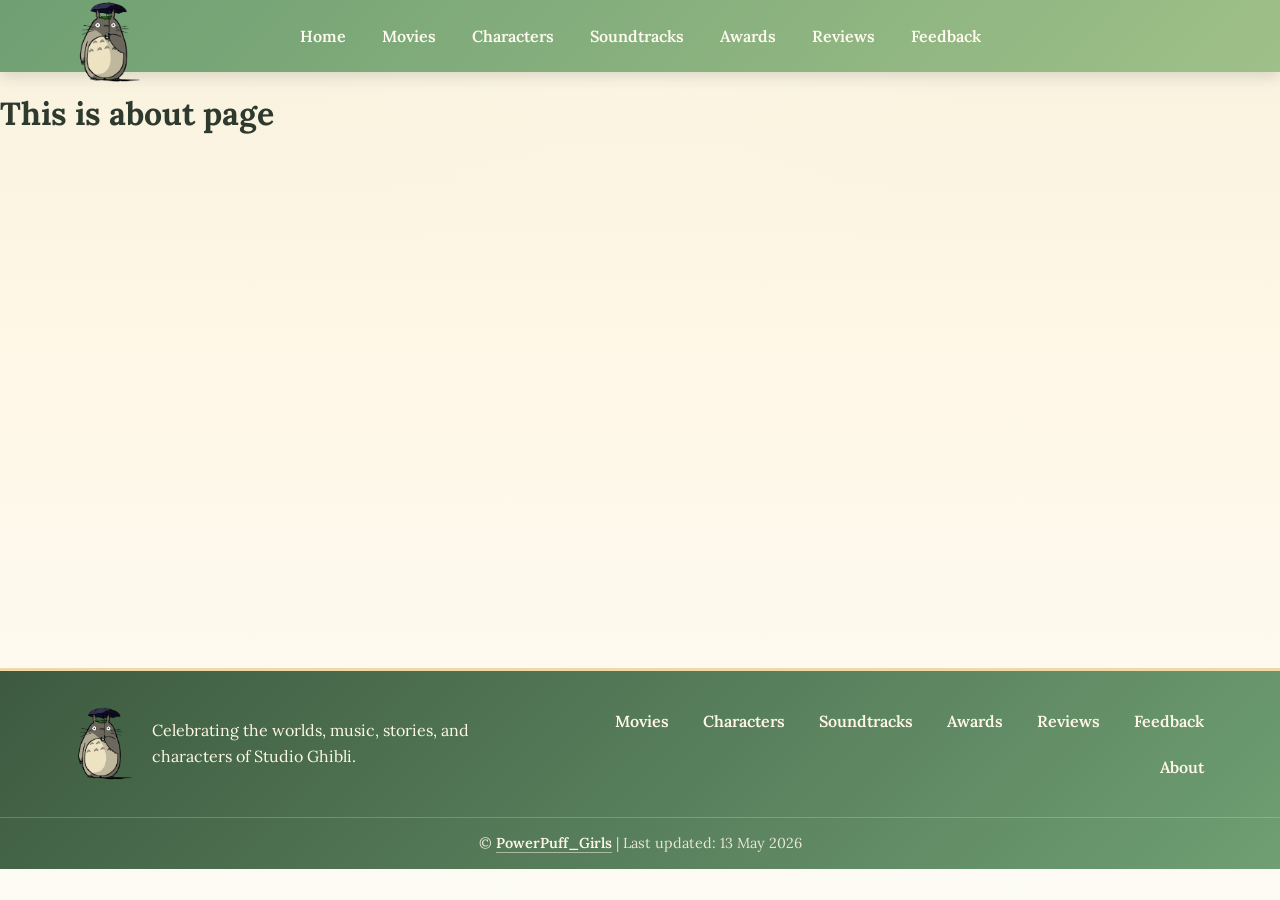
==== about.html @ 7b2e816d "add Google fonts and redesign notice boxes with interactive hover states" ====
<!DOCTYPE html>
<html lang="en">

<head>
    <meta charset="UTF-8">
    <meta name="viewport" content="width=device-width, initial-scale=1.0">
    <link rel="icon" type="image/svg+xml" href="assets/logo/favicon.svg">
    <title>Studio Ghibli - About</title>
    <link rel="stylesheet" href="style/style.css">
    <link
        href="https://fonts.googleapis.com/css2?family=Cinzel:wght@400;600;700&family=Lora:ital,wght@0,400;0,500;1,400&display=swap"
        rel="stylesheet">
</head>

<body>
    <header>
        <nav class="navbar">
            <div class="nav-container">

                <!-- Logo -->
                <div class="logo">
                    <a href="index.html">
                        <img src="assets/logo/pngwing.com.png" alt="Studio Ghibli Logo">
                    </a>
                </div>

                <!-- Hamburger toggle -->
                <input type="checkbox" id="menu-toggle" aria-label="Open navigation menu">
                <label for="menu-toggle" class="menu-icon" aria-label="Toggle navigation menu">
                    <span></span>
                    <span></span>
                    <span></span>
                </label>

                <!-- Menu -->
                <ul class="menu">
                    <li><a href="index.html">Home</a></li>
                    <li><a href="movies.html">Movies</a></li>
                    <li><a href="characters.html">Characters</a></li>
                    <li><a href="soundtracks.html">Soundtracks</a></li>
                    <li><a href="awards.html">Awards</a></li>
                    <li><a href="reviews.html">Reviews</a></li>
                    <li><a href="feedback.html">Feedback</a></li>
                </ul>

            </div>
        </nav>
    </header>

    <main>
        <h1>This is about page</h1>
        <img src="assets/images/logo.png" alt="" width="1500px">
    </main>

    <footer class="site-footer">
        <div class="footer-container">
            <div class="footer-brand">
                <img src="assets/logo/pngwing.com.png" alt="Studio Ghibli Logo">
                <p>Celebrating the worlds, music, stories, and characters of Studio Ghibli.</p>
            </div>

            <div class="footer-links">
                <a href="movies.html">Movies</a>
                <a href="characters.html">Characters</a>
                <a href="soundtracks.html">Soundtracks</a>
                <a href="awards.html">Awards</a>
                <a href="reviews.html">Reviews</a>
                <a href="feedback.html">Feedback</a>
                <a href="about.html">About</a>
            </div>
        </div>

        <div class="footer-bottom">
            <p>&copy; <a href="about.html">PowerPuff_Girls</a> | Last updated: 13 May 2026</p>
        </div>
    </footer>
</body>

</html>
---- style/style.css ----
/* =========================================================
   1. GLOBAL / RESET STYLES
   ========================================================= */

/* Reset small spacing issues */
* {
    box-sizing: border-box;
}

body {
    margin: 0;
    font-family: 'Lora', serif;
    background-color: #fff7e6;
    color: #2f3a2f;
    min-height: 100vh;
    background:
        radial-gradient(circle at top, rgba(255, 247, 230, 0.55), transparent 32%),
        linear-gradient(180deg, #f7f1dd 0%, #fff7e6 34%, #fcfbf4 100%);
}

main {
    min-height: 60vh;
    overflow: hidden;
}

/* Sticky header */
header {
    position: sticky;
    top: 0;
    z-index: 1000;
}


/* =========================================================
   2. NAVBAR (HEADER SECTION)
   ========================================================= */

/* Navbar background */
.navbar {
    background: linear-gradient(135deg, #6f9f73, #9fc088);
    /* border-bottom: 3px solid #f0d8a8; */
    box-shadow: 0 4px 14px rgba(47, 58, 47, 0.16);
}

/* Navbar container (layout) */
.nav-container {
    display: flex;
    align-items: center;
    justify-content: center;
    position: relative;
    max-width: 1200px;
    margin: auto;
    min-height: 72px;
    padding: 10px 24px;
}


/* =========================================================
   3. LOGO (LEFT SIDE)
   ========================================================= */

.logo {
    display: flex;
    align-items: center;
    position: absolute;
    left: 24px;
    z-index: 2;
}

.logo img {
    width: 80px;
    display: block;
    padding-top: 13px;
}


/* =========================================================
   4. NAVIGATION MENU (CENTER LINKS)
   ========================================================= */

.menu {
    list-style: none;
    display: flex;
    align-items: center;
    justify-content: flex-end;
    gap: 8px;
    margin: 0;
    padding: 0;
}

/* Navigation links */
.menu a {
    display: block;
    text-decoration: none;
    color: #fffaf0;
    font-weight: 600;
    padding: 10px 14px;
    border-radius: 999px;
    transition: background-color 0.25s ease,
        color 0.25s ease,
        transform 0.25s ease;
}

/* Hover + focus effect */
.menu a:hover,
.menu a:focus-visible {
    background-color: rgba(255, 247, 230, 0.24);
    color: #ffffff;
    outline: none;
    transform: translateY(-1px);
}

/* Active page */
.menu a.active {
    background-color: #3d5a40;
    color: #fff7e6;
}


/* =========================================================
   5. HAMBURGER MENU (NO JS)
   ========================================================= */

/* Hidden checkbox toggle */
#menu-toggle {
    position: absolute;
    opacity: 0;
    pointer-events: none;
}

/* Hamburger button */
.menu-icon {
    display: none;
    flex-direction: column;
    justify-content: center;
    align-items: center;
    cursor: pointer;
    gap: 6px;
    width: 44px;
    height: 44px;
    border: 2px solid rgba(255, 247, 230, 0.65);
    border-radius: 50%;
    background-color: rgba(61, 90, 64, 0.16);
    transition: background-color 0.25s ease;
}

/* Hamburger lines */
.menu-icon span {
    width: 23px;
    height: 3px;
    background-color: #fff7e6;
    display: block;
    border-radius: 2px;
    transition: transform 0.25s ease, opacity 0.25s ease;
}


/* =========================================================
   6. RESPONSIVE DESIGN (TABLET & MOBILE)
   ========================================================= */

@media (max-width: 900px) {

    /* Navbar layout adjustment */
    .nav-container {
        justify-content: space-between;
        min-height: 56px;
        padding: 4px 18px;
    }

    /* Logo positioning */
    .logo {
        position: absolute;
        left: 18px;
        top: 50%;
        transform: translateY(-36%);
    }

    .logo img {
        width: 70px;
        padding-top: 0;
    }

    /* Show hamburger */
    .menu-icon {
        display: flex;
        width: 40px;
        height: 40px;
        margin-left: auto;
    }

    /* Accessibility focus */
    #menu-toggle:focus-visible+.menu-icon {
        outline: 3px solid #fff7e6;
        outline-offset: 3px;
    }

    /* Hide menu initially */
    .menu {
        position: absolute;
        top: calc(100% + 3px);
        left: 18px;
        right: 18px;
        width: calc(100% - 36px);

        max-height: 0;
        overflow: hidden;

        flex-direction: column;
        align-items: stretch;
        gap: 4px;

        background-color: rgba(77, 116, 82, 0.98);
        border: 0 solid #f0d8a8;
        border-radius: 0 0 18px 18px;

        box-shadow: 0 12px 24px rgba(47, 58, 47, 0.22);

        transform: translateY(-8px);
        opacity: 0;
        visibility: hidden;
        pointer-events: none;

        transition: max-height 0.3s ease,
            opacity 0.25s ease,
            transform 0.25s ease,
            padding 0.25s ease,
            visibility 0.25s ease;
    }

    /* Show menu when checkbox is checked */
    #menu-toggle:checked+.menu-icon+.menu {
        max-height: 480px;
        padding: 12px;
        border-width: 2px;
        opacity: 1;
        visibility: visible;
        pointer-events: auto;
        transform: translateY(0);
    }

    /* Animate hamburger → X */
    #menu-toggle:checked+.menu-icon {
        background-color: rgba(61, 90, 64, 0.38);
    }

    #menu-toggle:checked+.menu-icon span:nth-child(1) {
        transform: translateY(9px) rotate(45deg);
    }

    #menu-toggle:checked+.menu-icon span:nth-child(2) {
        opacity: 0;
    }

    #menu-toggle:checked+.menu-icon span:nth-child(3) {
        transform: translateY(-9px) rotate(-45deg);
    }

    /* Full-width links */
    .menu a {
        width: 100%;
        text-align: center;
        padding: 13px 16px;
        border-radius: 12px;
    }
}


/* Small mobile screens */
@media (max-width: 480px) {

    .nav-container {
        min-height: 50px;
        padding: 3px 14px;
    }

    .logo {
        left: 14px;
    }

    .logo img {
        width: 62px;
    }

    .menu {
        left: 14px;
        right: 14px;
        width: calc(100% - 28px);
    }
}


/* =========================================================
   7. FOOTER SECTION
   ========================================================= */

.site-footer {
    margin-top: 56px;
    background: linear-gradient(135deg, #3d5a40, #6f9f73);
    border-top: 3px solid #f0d8a8;
    color: #fff7e6;
}

/* Footer layout */
.footer-container {
    display: flex;
    align-items: center;
    justify-content: space-between;
    gap: 32px;
    max-width: 1200px;
    margin: 0 auto;
    padding: 32px 24px;
}

/* Brand area */
.footer-brand {
    display: flex;
    align-items: center;
    gap: 16px;
    max-width: 430px;
}

.footer-brand img {
    width: 72px;
    height: auto;
    flex-shrink: 0;
}

.footer-brand p,
.footer-bottom p {
    margin: 0;
    line-height: 1.6;
}

/* Footer links */
.footer-links {
    display: flex;
    flex-wrap: wrap;
    justify-content: flex-end;
    gap: 10px;
}

.footer-links a {
    color: #fff7e6;
    text-decoration: none;
    font-weight: 600;
    padding: 8px 12px;
    border-radius: 999px;
    transition: background-color 0.25s ease,
        transform 0.25s ease;
}

.footer-links a:hover,
.footer-links a:focus-visible {
    background-color: rgba(255, 247, 230, 0.18);
    outline: none;
    transform: translateY(-1px);
}

/* Bottom footer */
.footer-bottom {
    border-top: 1px solid rgba(255, 247, 230, 0.22);
    padding: 14px 24px;
    text-align: center;
    font-size: 0.9rem;
    color: rgba(255, 247, 230, 0.86);
}

.footer-bottom a {
    color: #fff7e6;
    font-weight: 600;
    text-decoration: none;
    border-bottom: 1px solid rgba(255, 247, 230, 0.5);
}

.footer-bottom a:hover,
.footer-bottom a:focus-visible {
    color: #f0d8a8;
    border-color: #f0d8a8;
    outline: none;
}


/* =========================================================
   8. FOOTER RESPONSIVE
   ========================================================= */

@media (max-width: 760px) {

    .footer-container {
        flex-direction: column;
        align-items: center;
        text-align: center;
        padding: 28px 18px;
    }

    .footer-brand {
        flex-direction: column;
    }

    .footer-links {
        justify-content: center;
    }
}

/* ── HOME PAGE STYLES ── */

:root {
    --cream: #fff7e6;
    --green-dark: #3d5a40;
    --green-mid: #6f9f73;
    --green-light: #9fc088;
    --gold: #f0d8a8;
    --gold-deep: #c8a96e;
    --ink: #2f3a2f;
    --blush: #f9f0e0;
}

/* ── HERO SECTION ── */
.hero {
    position: relative;
    width: 100%;
    min-height: 720px;
    display: flex;
    align-items: center;
    justify-content: center;
    overflow: hidden;
    padding: 160px 24px 96px;
    background: linear-gradient(160deg, #c9dfc4 0%, #e8f5e2 40%, #fff7e6 100%);
}

/* Decorative floating shapes */
.hero::before {
    content: "";
    position: absolute;
    inset: 0;
    background:
        radial-gradient(ellipse 60% 40% at 20% 60%, rgba(111, 159, 115, 0.18) 0%, transparent 70%),
        radial-gradient(ellipse 50% 35% at 80% 30%, rgba(240, 216, 168, 0.22) 0%, transparent 70%),
        linear-gradient(90deg, rgba(27, 43, 29, 0.32) 0%, rgba(27, 43, 29, 0.12) 36%, rgba(255, 247, 230, 0.05) 100%);
    pointer-events: none;
}

.hero-image-wrap {
    position: absolute;
    inset: 0;
    overflow: hidden;
}

.hero-slide {
    position: absolute;
    inset: 0;
    width: 100%;
    height: 100%;
    object-fit: cover;
    object-position: center center;
    opacity: 0;
    transform: scale(1.04);
    animation: heroSlideshow 25s infinite;
}

.hero-slide:nth-child(1) {
    animation-delay: 0s;
}

.hero-slide:nth-child(2) {
    animation-delay: 5s;
}

.hero-slide:nth-child(3) {
    animation-delay: 10s;
}

.hero-slide:nth-child(4) {
    animation-delay: 15s;
}

.hero-slide:nth-child(5) {
    animation-delay: 20s;
}

/* Gradient overlay so text is readable */
.hero-overlay {
    position: absolute;
    inset: 0;
    background:
        linear-gradient(90deg, rgba(28, 41, 28, 0.62) 0%, rgba(47, 58, 47, 0.36) 34%, rgba(255, 247, 230, 0.10) 68%),
        linear-gradient(to bottom, rgba(22, 34, 24, 0.08) 0%, rgba(22, 34, 24, 0.18) 48%, rgba(255, 247, 230, 0.28) 100%);
}

/* Hero text content */
.hero-content {
    position: relative;
    z-index: 2;
    width: min(100%, 1200px);
    margin: 0 auto;
    padding: 0 0 60px;
    text-align: left;
    color: var(--cream);
    animation: fadeUp 0.9s ease both;
}

.hero-eyebrow {
    font-family: 'Cinzel', serif;
    font-size: 0.78rem;
    letter-spacing: 0.25em;
    text-transform: uppercase;
    color: #f3dfb5;
    margin-bottom: 16px;
    opacity: 1;
}

.hero-title {
    font-family: 'Cinzel', serif;
    font-size: clamp(2.2rem, 6vw, 3.6rem);
    font-weight: 700;
    color: #fff2cf;
    line-height: 1.15;
    margin: 0 0 20px;
    max-width: 9ch;
    text-shadow: 0 10px 28px rgba(25, 33, 26, 0.28);
}

.hero-subtitle {
    font-family: 'Lora', serif;
    font-size: clamp(1rem, 2.2vw, 1.2rem);
    color: rgba(255, 244, 220, 0.95);
    line-height: 1.8;
    margin: 0 0 30px;
    max-width: 36rem;
}

.hero-actions {
    display: flex;
    align-items: center;
    gap: 18px;
    flex-wrap: wrap;
}

.hero-cta {
    display: inline-block;
    background: #f0d8a8;
    color: var(--green-dark);
    font-family: 'Cinzel', serif;
    font-size: 0.9rem;
    letter-spacing: 0.12em;
    text-decoration: none;
    padding: 14px 32px;
    border-radius: 999px;
    border: 2px solid #f4e4bf;
    transition: background 0.25s ease, color 0.25s ease, border-color 0.25s ease, transform 0.2s ease;
    box-shadow: 0 12px 28px rgba(28, 41, 28, 0.2);
}

.hero-link {
    color: #f6e4bc;
    font-family: 'Cinzel', serif;
    font-size: 0.82rem;
    letter-spacing: 0.12em;
    text-transform: uppercase;
    text-decoration: none;
    padding-bottom: 4px;
    border-bottom: 1px solid rgba(246, 228, 188, 0.8);
    transition: border-color 0.25s ease, color 0.25s ease;
}

.hero-link:hover,
.hero-link:focus-visible {
    color: #fff7e6;
    border-color: #fff7e6;
}

.hero-cta:hover {
    background: rgba(61, 90, 64, 0.85);
    color: #fff7e6;
    border-color: #f0d8a8;
    transform: translateY(-2px);
}

.hero-facts {
    position: absolute;
    right: 0;
    bottom: 0;
    z-index: 2;
    display: grid;
    grid-template-columns: repeat(2, minmax(150px, 1fr));
    gap: 14px;
    width: min(100%, 360px);
}

.hero-fact {
    background: rgba(255, 247, 230, 0.82);
    border: 1px solid rgba(240, 216, 168, 0.7);
    border-radius: 22px;
    backdrop-filter: blur(10px);
    padding: 18px 18px 16px;
    box-shadow: 0 10px 30px rgba(27, 43, 29, 0.14);
    transition: transform 0.25s ease, box-shadow 0.25s ease;
}

.hero-fact:hover {
    transform: translateY(-3px);
    box-shadow: 0 14px 36px rgba(27, 43, 29, 0.22);
}

.hero-fact-value {
    display: block;
    font-family: 'Cinzel', serif;
    font-size: 1.35rem;
    color: #355238;
    margin-bottom: 6px;
}

.hero-fact-label {
    display: block;
    color: #557056;
    font-size: 0.84rem;
    line-height: 1.5;
}

.hero-dots {
    position: absolute;
    left: 50%;
    bottom: 30px;
    z-index: 2;
    display: flex;
    align-items: center;
    gap: 10px;
    transform: translateX(-50%);
}

.hero-dot {
    width: 12px;
    height: 12px;
    border-radius: 999px;
    background: rgba(255, 247, 230, 0.45);
    animation: heroDotPulse 25s infinite;
}

.hero-dot:nth-child(1) {
    animation-delay: 0s;
}

.hero-dot:nth-child(2) {
    animation-delay: 5s;
}

.hero-dot:nth-child(3) {
    animation-delay: 10s;
}

.hero-dot:nth-child(4) {
    animation-delay: 15s;
}

.hero-dot:nth-child(5) {
    animation-delay: 20s;
}

/* Placeholder for when no image is present */
.hero-placeholder {
    position: absolute;
    inset: 0;
    display: flex;
    align-items: center;
    justify-content: center;
    background: linear-gradient(135deg, #c9dfc4 0%, #e8f5e2 50%, #d4e8ce 100%);
}

.hero-placeholder-text {
    font-family: 'Lora', serif;
    font-style: italic;
    color: rgba(61, 90, 64, 0.4);
    font-size: 1rem;
    letter-spacing: 0.05em;
}

/* ── INTRO / ABOUT SECTION ── */
.intro-section {
    position: relative;
    max-width: 960px;
    margin: 0 auto;
    padding: 84px 32px 42px;
    text-align: center;
    animation: fadeUp 0.9s 0.2s ease both;
}

.section-label {
    display: inline-block;
    font-family: 'Cinzel', serif;
    font-size: 0.72rem;
    letter-spacing: 0.22em;
    text-transform: uppercase;
    color: var(--green-mid);
    margin-bottom: 14px;
    border-bottom: 1px solid var(--gold-deep);
    padding-bottom: 4px;
}

.intro-section h2 {
    font-family: 'Cinzel', serif;
    font-size: clamp(1.6rem, 4vw, 2.4rem);
    font-weight: 600;
    color: var(--ink);
    margin: 0 0 24px;
}

.intro-section p {
    font-family: 'Lora', serif;
    font-size: 1.05rem;
    line-height: 1.85;
    color: #4a5e4a;
    max-width: 700px;
    margin: 0 auto 16px;
}

/* Decorative divider */
.divider {
    display: flex;
    align-items: center;
    gap: 16px;
    max-width: 320px;
    margin: 40px auto;
}

.divider-line {
    flex: 1;
    height: 1px;
    background: linear-gradient(to right, transparent, var(--gold-deep), transparent);
}

.divider-icon {
    font-size: 1.2rem;
    color: var(--gold-deep);
    line-height: 1;
}

/* ── QUICK LINKS CARDS ── */
.quicklinks-section {
    max-width: 1100px;
    margin: 0 auto;
    padding: 0 24px 80px;
    text-align: center;
}

.quicklinks-section h3 {
    font-family: 'Cinzel', serif;
    font-size: clamp(1.4rem, 3vw, 2rem);
    color: var(--green-dark);
    margin: 10px 0 32px;
    letter-spacing: 0.04em;
}

.cards-grid {
    display: grid;
    grid-template-columns: repeat(auto-fit, minmax(220px, 1fr));
    gap: 24px;
}

.card {
    position: relative;
    background:
        linear-gradient(180deg, rgba(255, 255, 255, 0.96) 0%, rgba(252, 248, 238, 0.98) 100%);
    border: 1.5px solid rgba(200, 169, 110, 0.5);
    border-radius: 24px;
    padding: 30px 22px 26px;
    text-align: left;
    text-decoration: none;
    display: flex;
    flex-direction: column;
    align-items: flex-start;
    gap: 14px;
    transition: transform 0.25s ease, box-shadow 0.25s ease, border-color 0.25s ease;
    box-shadow: 0 10px 28px rgba(61, 90, 64, 0.08);
}


.card:hover {
    transform: translateY(-5px);
    box-shadow: 0 12px 32px rgba(61, 90, 64, 0.16);
    border-color: var(--green-light);
}

.card-icon {
    font-size: 2rem;
    line-height: 1;
    display: inline-flex;
    width: 54px;
    height: 54px;
    align-items: center;
    justify-content: center;
    border-radius: 16px;
    background: rgba(159, 192, 136, 0.2);
}

.card-label {
    font-family: 'Cinzel', serif;
    font-size: 1rem;
    letter-spacing: 0.06em;
    color: var(--green-dark);
    font-weight: 600;
}

.card-desc {
    font-family: 'Lora', serif;
    font-size: 0.94rem;
    color: #5f7559;
    line-height: 1.7;
}

/* ── NOTICE BOXES ── */
.notice-section {
    max-width: 1100px;
    margin: 0 auto 72px;
    padding: 0 24px;
    display: grid;
    grid-template-columns: repeat(2, minmax(0, 1fr));
    gap: 20px;
}

.notice-box {
    position: relative;
    border-radius: 20px;
    padding: 28px 28px 24px;
    font-family: 'Lora', serif;
    font-size: 0.95rem;
    line-height: 1.7;
    text-align: left;
    overflow: hidden;
    transition: transform 0.3s ease, box-shadow 0.3s ease;
}

.notice-box:hover {
    transform: translateY(-4px);
}

/* Header row: icon + label */
.notice-header {
    display: flex;
    align-items: center;
    gap: 10px;
    margin-bottom: 14px;
}

.notice-icon {
    font-size: 1.4rem;
    line-height: 1;
    display: inline-flex;
    align-items: center;
    justify-content: center;
    width: 40px;
    height: 40px;
    border-radius: 12px;
    flex-shrink: 0;
}

.notice-label {
    display: inline-block;
    font-family: 'Cinzel', serif;
    font-size: 0.72rem;
    letter-spacing: 0.18em;
    text-transform: uppercase;
    font-weight: 600;
    padding: 4px 12px;
    border-radius: 999px;
}

.notice-body {
    font-family: 'Lora', serif;
    line-height: 1.75;
}

/* URL notice */
.notice-box.url {
    background: linear-gradient(135deg, #f0f7ef 0%, #e8f2e6 50%, #f6faf5 100%);
    border: 1px solid rgba(111, 159, 115, 0.25);
    border-left: 4px solid var(--green-mid);
    color: #315137;
    box-shadow:
        0 8px 28px rgba(61, 90, 64, 0.08),
        inset 0 1px 0 rgba(255, 255, 255, 0.7);
}

.notice-box.url:hover {
    box-shadow:
        0 14px 36px rgba(61, 90, 64, 0.14),
        inset 0 1px 0 rgba(255, 255, 255, 0.7);
}

.notice-box.url .notice-icon {
    background: rgba(111, 159, 115, 0.15);
    color: var(--green-dark);
}

.notice-box.url .notice-label {
    background: rgba(111, 159, 115, 0.12);
    color: var(--green-dark);
}

.notice-box.url a {
    color: var(--green-dark);
    font-weight: 600;
    word-break: break-word;
    text-decoration: none;
    border-bottom: 1px dashed rgba(61, 90, 64, 0.35);
    transition: color 0.25s ease, border-color 0.25s ease;
}

.notice-box.url a:hover {
    color: var(--green-mid);
    border-color: var(--green-mid);
}

/* Disclaimer notice */
.notice-box.disclaimer {
    background: linear-gradient(135deg, #fdf6e8 0%, #faf0d8 50%, #fefbf2 100%);
    border: 1px solid rgba(200, 169, 110, 0.3);
    border-left: 4px solid var(--gold-deep);
    color: #5c4a2e;
    font-size: 0.9rem;
    box-shadow:
        0 8px 28px rgba(140, 110, 60, 0.07),
        inset 0 1px 0 rgba(255, 255, 255, 0.7);
}

.notice-box.disclaimer:hover {
    box-shadow:
        0 14px 36px rgba(140, 110, 60, 0.13),
        inset 0 1px 0 rgba(255, 255, 255, 0.7);
}

.notice-box.disclaimer .notice-icon {
    background: rgba(200, 169, 110, 0.18);
    color: #7a6232;
}

.notice-box.disclaimer .notice-label {
    background: rgba(200, 169, 110, 0.15);
    color: #7a6232;
}

/* ── ANIMATIONS ── */
@keyframes fadeUp {
    from {
        opacity: 0;
        transform: translateY(22px);
    }

    to {
        opacity: 1;
        transform: translateY(0);
    }
}

@keyframes heroSlideshow {
    0% {
        opacity: 0;
        transform: scale(1.05);
    }

    4% {
        opacity: 0.88;
    }

    20% {
        opacity: 0.88;
        transform: scale(1);
    }

    24% {
        opacity: 0;
        transform: scale(1.02);
    }

    100% {
        opacity: 0;
        transform: scale(1.02);
    }
}

@keyframes heroDotPulse {
    0% {
        width: 12px;
        background: rgba(255, 247, 230, 0.45);
    }

    4% {
        width: 34px;
        background: rgba(255, 247, 230, 0.95);
    }

    20% {
        width: 34px;
        background: rgba(255, 247, 230, 0.95);
    }

    24% {
        width: 12px;
        background: rgba(255, 247, 230, 0.45);
    }

    100% {
        width: 12px;
        background: rgba(255, 247, 230, 0.45);
    }
}

/* ── RESPONSIVE ── */
@media (max-width: 600px) {
    .hero {
        min-height: auto;
        padding: 104px 14px 72px;
    }

    .hero-content {
        text-align: center;
        padding-bottom: 0;
    }

    .hero-eyebrow {
        font-size: 0.68rem;
        letter-spacing: 0.2em;
        margin-bottom: 12px;
    }

    .hero-title {
        font-size: clamp(1.9rem, 9vw, 2.6rem);
        line-height: 1.12;
        margin-bottom: 16px;
        max-width: none;
    }

    .hero-subtitle {
        font-size: 0.95rem;
        line-height: 1.65;
        margin-bottom: 24px;
        max-width: 30rem;
        margin-left: auto;
        margin-right: auto;
    }

    .hero-actions {
        flex-direction: column;
        align-items: center;
        gap: 14px;
        margin-bottom: 0;
    }

    .hero-cta,
    .hero-link {
        width: min(100%, 280px);
    }

    .hero-cta {
        padding: 13px 22px;
    }

    .hero-link {
        padding-bottom: 8px;
    }

    .hero-facts {
        position: relative;
        right: auto;
        bottom: auto;
        width: min(100%, 300px);
        gap: 10px;
        margin: 28px auto 0;
    }

    .hero-fact {
        padding: 15px 14px 14px;
        border-radius: 18px;
    }

    .hero-fact-value {
        font-size: 1.15rem;
    }

    .hero-fact-label {
        font-size: 0.78rem;
    }

    .hero-dots {
        bottom: 18px;
        gap: 8px;
    }

    .hero-dot {
        height: 10px;
    }

    .cards-grid {
        grid-template-columns: 1fr;
    }

    .notice-section {
        grid-template-columns: 1fr;
        padding: 0 14px;
    }

    .notice-box {
        padding: 22px 20px 20px;
    }
}

@media (max-width: 960px) {
    .hero {
        min-height: auto;
        padding-top: 138px;
    }

    .hero-content {
        text-align: center;
        padding-bottom: 0;
    }

    .hero-title,
    .hero-subtitle {
        margin-left: auto;
        margin-right: auto;
    }

    .hero-actions {
        justify-content: center;
    }

    .hero-facts {
        position: relative;
        right: auto;
        bottom: auto;
        margin: 32px auto 0;
    }
}

@media (max-width: 760px) {
    .hero {
        padding: 116px 18px 74px;
    }

    .hero-content {
        width: 100%;
    }

    .hero-title {
        max-width: none;
    }

    .hero-facts {
        grid-template-columns: repeat(2, minmax(0, 1fr));
        width: min(100%, 340px);
        gap: 12px;
    }

    .hero-dots {
        bottom: 20px;
    }

    .intro-section {
        padding: 68px 20px 32px;
    }

    .quicklinks-section {
        padding: 0 18px 68px;
    }

    .notice-section {
        grid-template-columns: 1fr;
        padding: 0 18px;
    }
}
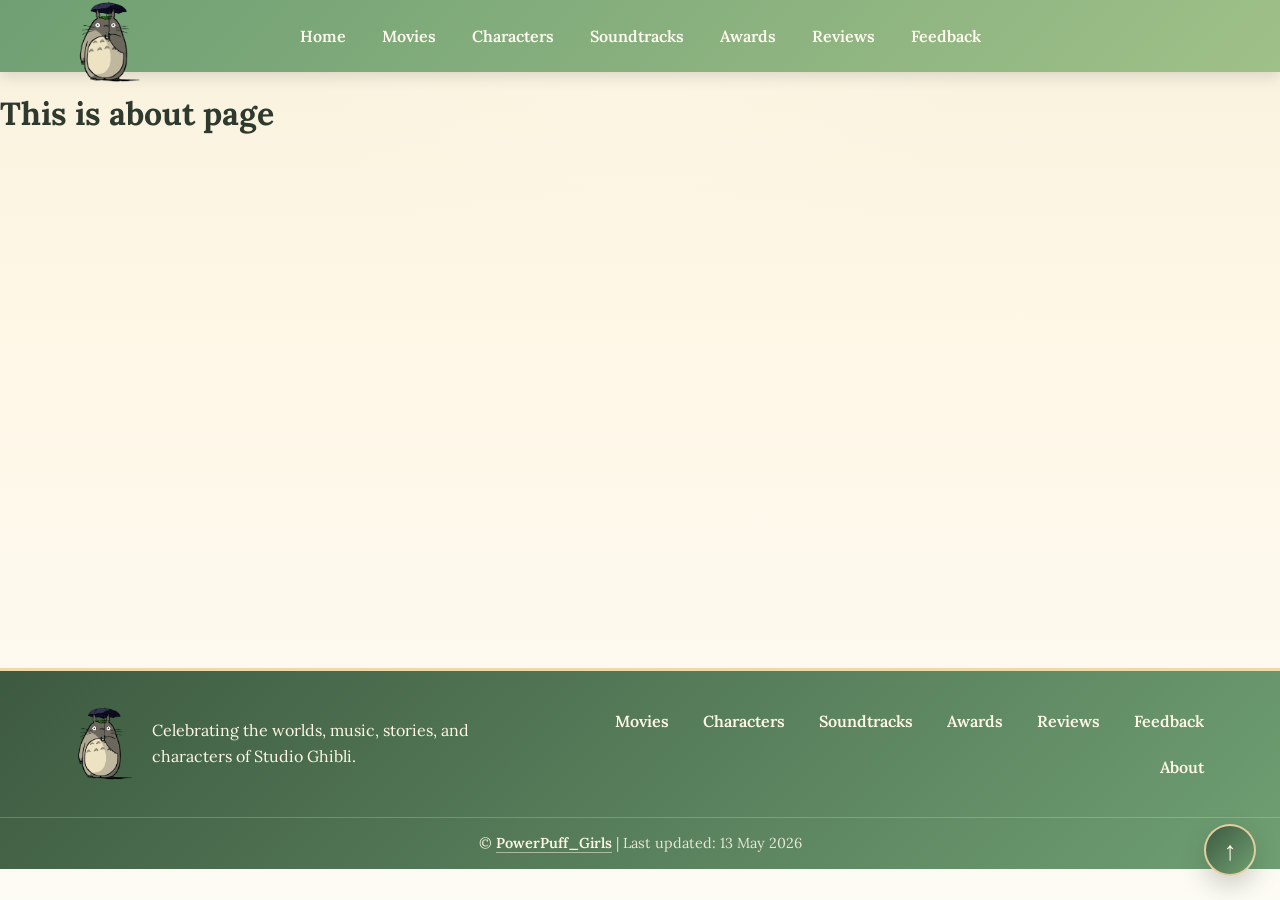
==== commit da952dea: "Created movie page" ====
--- a/about.html
+++ b/about.html
@@ -12,7 +12,7 @@
         rel="stylesheet">
 </head>
 
-<body>
+<body id="top">
     <header>
         <nav class="navbar">
             <div class="nav-container">
@@ -52,6 +52,8 @@
         <img src="assets/images/logo.png" alt="" width="1500px">
     </main>
 
+    <a href="#top" class="back-to-top" aria-label="Back to top">&#8593;</a>
+
     <footer class="site-footer">
         <div class="footer-container">
             <div class="footer-brand">
--- a/style/style.css
+++ b/style/style.css
@@ -10,7 +10,6 @@
 body {
     margin: 0;
     font-family: 'Lora', serif;
-    background-color: #fff7e6;
     color: #2f3a2f;
     min-height: 100vh;
     background:
@@ -18,6 +17,10 @@
         linear-gradient(180deg, #f7f1dd 0%, #fff7e6 34%, #fcfbf4 100%);
 }
 
+html {
+    scroll-behavior: smooth;
+}
+
 main {
     min-height: 60vh;
     overflow: hidden;
@@ -38,7 +41,6 @@
 /* Navbar background */
 .navbar {
     background: linear-gradient(135deg, #6f9f73, #9fc088);
-    /* border-bottom: 3px solid #f0d8a8; */
     box-shadow: 0 4px 14px rgba(47, 58, 47, 0.16);
 }
 
@@ -294,6 +296,36 @@
    7. FOOTER SECTION
    ========================================================= */
 
+.back-to-top {
+    position: fixed;
+    right: 24px;
+    bottom: 24px;
+    z-index: 1001;
+    display: inline-flex;
+    align-items: center;
+    justify-content: center;
+    width: 52px;
+    height: 52px;
+    border-radius: 50%;
+    text-decoration: none;
+    font-size: 1.65rem;
+    font-weight: 700;
+    line-height: 1;
+    color: #fff7e6;
+    background: linear-gradient(135deg, #3d5a40, #6f9f73);
+    border: 2px solid rgba(240, 216, 168, 0.9);
+    box-shadow: 0 10px 24px rgba(47, 58, 47, 0.22);
+    transition: transform 0.25s ease, box-shadow 0.25s ease, background 0.25s ease;
+}
+
+.back-to-top:hover,
+.back-to-top:focus-visible {
+    transform: translateY(-3px);
+    box-shadow: 0 14px 30px rgba(47, 58, 47, 0.28);
+    background: linear-gradient(135deg, #2f4631, #5c875f);
+    outline: none;
+}
+
 .site-footer {
     margin-top: 56px;
     background: linear-gradient(135deg, #3d5a40, #6f9f73);
@@ -387,6 +419,14 @@
 
 @media (max-width: 760px) {
 
+    .back-to-top {
+        right: 18px;
+        bottom: 18px;
+        width: 48px;
+        height: 48px;
+        font-size: 1.5rem;
+    }
+
     .footer-container {
         flex-direction: column;
         align-items: center;
@@ -410,10 +450,8 @@
     --green-dark: #3d5a40;
     --green-mid: #6f9f73;
     --green-light: #9fc088;
-    --gold: #f0d8a8;
     --gold-deep: #c8a96e;
     --ink: #2f3a2f;
-    --blush: #f9f0e0;
 }
 
 /* ── HERO SECTION ── */
@@ -507,7 +545,6 @@
     text-transform: uppercase;
     color: #f3dfb5;
     margin-bottom: 16px;
-    opacity: 1;
 }
 
 .hero-title {
@@ -655,24 +692,6 @@
 
 .hero-dot:nth-child(5) {
     animation-delay: 20s;
-}
-
-/* Placeholder for when no image is present */
-.hero-placeholder {
-    position: absolute;
-    inset: 0;
-    display: flex;
-    align-items: center;
-    justify-content: center;
-    background: linear-gradient(135deg, #c9dfc4 0%, #e8f5e2 50%, #d4e8ce 100%);
-}
-
-.hero-placeholder-text {
-    font-family: 'Lora', serif;
-    font-style: italic;
-    color: rgba(61, 90, 64, 0.4);
-    font-size: 1rem;
-    letter-spacing: 0.05em;
 }
 
 /* ── INTRO / ABOUT SECTION ── */
@@ -939,6 +958,642 @@
     color: #7a6232;
 }
 
+/* =========================================================
+   10. MOVIES PAGE
+   ========================================================= */
+
+#top,
+#movie-list,
+#movie-table {
+    scroll-margin-top: 110px;
+}
+
+.movies-page {
+    padding-bottom: 32px;
+}
+
+/* Page hero banner */
+.movies-hero {
+    padding: 100px 24px 32px;
+    text-align: center;
+}
+
+.movies-hero-inner {
+    max-width: 860px;
+    margin: 0 auto;
+    padding: 48px 40px;
+    text-align: center;
+    border: 1.5px solid rgba(159, 192, 136, 0.55);
+    border-radius: 32px;
+    background: linear-gradient(135deg, rgba(235, 244, 228, 0.92) 0%, rgba(255, 250, 238, 0.96) 100%);
+    box-shadow: 0 20px 40px rgba(61, 90, 64, 0.08);
+}
+
+.movies-hero h1,
+.movie-table-section h2,
+.movie-list-section h2 {
+    margin: 0;
+    font-family: 'Cinzel', serif;
+    color: var(--green-dark);
+}
+
+.movies-hero h1 {
+    font-size: clamp(2rem, 5vw, 3.1rem);
+    margin-bottom: 18px;
+}
+
+.movies-hero p {
+    max-width: 640px;
+    margin: 0 auto;
+    font-size: 1.04rem;
+    line-height: 1.85;
+    color: #4f654c;
+}
+
+/* Filmography horizontal scroll */
+.filmography-section {
+    padding: 12px 0 36px;
+}
+
+.filmography-header {
+    max-width: 1100px;
+    margin: 0 auto;
+    padding: 0 24px 20px;
+    text-align: center;
+}
+
+.filmography-header h2 {
+    margin: 0 0 8px;
+    font-family: 'Cinzel', serif;
+    font-size: clamp(1.5rem, 3.5vw, 2.2rem);
+    color: var(--green-dark);
+}
+
+.filmography-header p {
+    margin: 0;
+    color: #6a7f66;
+    font-size: 0.95rem;
+}
+
+.filmography-scroll {
+    overflow-x: auto;
+    overflow-y: hidden;
+    overscroll-behavior-x: contain;
+    padding: 8px 0 16px;
+    -webkit-overflow-scrolling: touch;
+    scroll-behavior: smooth;
+    -webkit-mask-image: linear-gradient(90deg, transparent 0, #000 5%, #000 95%, transparent 100%);
+    mask-image: linear-gradient(90deg, transparent 0, #000 5%, #000 95%, transparent 100%);
+}
+
+/* Custom scrollbar */
+.filmography-scroll::-webkit-scrollbar {
+    height: 6px;
+}
+
+.filmography-scroll::-webkit-scrollbar-track {
+    background: rgba(159, 192, 136, 0.12);
+    border-radius: 3px;
+    margin: 0 24px;
+}
+
+.filmography-scroll::-webkit-scrollbar-thumb {
+    background: rgba(111, 159, 115, 0.4);
+    border-radius: 3px;
+}
+
+.filmography-scroll::-webkit-scrollbar-thumb:hover {
+    background: rgba(111, 159, 115, 0.65);
+}
+
+.filmography-track {
+    display: flex;
+    gap: 18px;
+    padding: 4px 24px 8px;
+    width: max-content;
+}
+
+.film-card {
+    flex: 0 0 180px;
+    border-radius: 16px;
+    overflow: hidden;
+    text-decoration: none;
+    color: inherit;
+    background: rgba(255, 255, 255, 0.95);
+    border: 1.5px solid rgba(159, 192, 136, 0.28);
+    box-shadow: 0 8px 22px rgba(61, 90, 64, 0.07);
+    transition: transform 0.3s ease, box-shadow 0.3s ease;
+    cursor: pointer;
+}
+
+.film-card:hover {
+    transform: translateY(-5px);
+    box-shadow: 0 14px 32px rgba(61, 90, 64, 0.15);
+}
+
+.film-poster {
+    position: relative;
+    overflow: hidden;
+    aspect-ratio: 2 / 3;
+    background: linear-gradient(135deg, #c9dfc4 0%, #e8f5e2 50%, #d4e8ce 100%);
+}
+
+.film-poster img {
+    width: 100%;
+    height: 100%;
+    object-fit: cover;
+    display: block;
+    transition: transform 0.4s ease;
+}
+
+.film-card:hover .film-poster img {
+    transform: scale(1.06);
+}
+
+.film-info {
+    padding: 12px 14px 14px;
+}
+
+.film-info h3 {
+    margin: 0 0 4px;
+    font-family: 'Cinzel', serif;
+    font-size: 0.82rem;
+    color: var(--green-dark);
+    letter-spacing: 0.02em;
+    line-height: 1.3;
+}
+
+.film-year {
+    font-size: 0.78rem;
+    color: #8a9e85;
+    font-weight: 600;
+    letter-spacing: 0.05em;
+}
+
+/* Quick links bar */
+.movies-quicklinks {
+    max-width: 1100px;
+    margin: -10px auto 42px;
+    padding: 0 24px;
+}
+
+.quicklinks-container {
+    padding: 0;
+}
+
+.quicklinks-nav {
+    display: grid;
+    grid-template-columns: repeat(3, minmax(0, 1fr));
+    gap: 14px;
+}
+
+.quicklink-pill {
+    display: inline-flex;
+    align-items: center;
+    justify-content: space-between;
+    min-height: 58px;
+    padding: 16px 18px;
+    background: linear-gradient(180deg, rgba(255, 255, 255, 0.98) 0%, rgba(246, 250, 243, 0.98) 100%);
+    color: var(--green-dark);
+    text-decoration: none;
+    font-family: 'Cinzel', serif;
+    font-weight: 700;
+    font-size: 0.88rem;
+    letter-spacing: 0.04em;
+    border-radius: 14px;
+    border: 2px solid rgba(111, 159, 115, 0.34);
+    box-shadow: 0 10px 24px rgba(61, 90, 64, 0.1);
+    transition: transform 0.25s ease, box-shadow 0.25s ease, background 0.25s ease, color 0.25s ease, border-color 0.25s ease;
+}
+
+.quicklink-pill::after {
+    content: "\2193";
+    display: inline-flex;
+    align-items: center;
+    justify-content: center;
+    width: 28px;
+    height: 28px;
+    margin-left: 12px;
+    border-radius: 50%;
+    color: #fff7e6;
+    background: var(--green-dark);
+    font-family: 'Lora', serif;
+    font-size: 1rem;
+    line-height: 1;
+}
+
+.quicklink-pill:hover,
+.quicklink-pill:focus-visible {
+    background: var(--green-dark);
+    color: #fff7e6;
+    transform: translateY(-4px);
+    box-shadow: 0 16px 32px rgba(61, 90, 64, 0.18);
+    border-color: var(--green-dark);
+    outline: none;
+}
+
+.quicklink-pill:hover::after,
+.quicklink-pill:focus-visible::after {
+    color: var(--green-dark);
+    background: #f0d8a8;
+}
+
+.section-heading {
+    max-width: 760px;
+    margin: 0 0 26px;
+}
+
+.section-heading h2 {
+    margin: 8px 0 10px;
+    font-family: 'Cinzel', serif;
+    font-size: clamp(1.4rem, 3vw, 2rem);
+    color: var(--green-dark);
+}
+
+.section-heading p {
+    margin: 0;
+    color: #5f7559;
+    font-size: 0.98rem;
+    line-height: 1.75;
+}
+
+/* Section containers */
+.movies-grid-section,
+.movie-table-section,
+.movie-list-section {
+    max-width: 1100px;
+    margin: 0 auto;
+    padding: 0 24px 40px;
+}
+
+/* Movie poster cards grid */
+.movie-cards {
+    display: grid;
+    grid-template-columns: repeat(3, minmax(0, 1fr));
+    gap: 28px;
+}
+
+.movie-card {
+    overflow: hidden;
+    border-radius: 24px;
+    background: rgba(255, 255, 255, 0.96);
+    border: 1.5px solid rgba(200, 169, 110, 0.35);
+    box-shadow: 0 12px 32px rgba(61, 90, 64, 0.08);
+    transition: transform 0.3s ease, box-shadow 0.3s ease;
+}
+
+.movie-card:hover {
+    transform: translateY(-6px);
+    box-shadow: 0 20px 44px rgba(61, 90, 64, 0.16);
+}
+
+/* Movie poster image area */
+.movie-poster {
+    position: relative;
+    overflow: hidden;
+    aspect-ratio: 2 / 3;
+    background: linear-gradient(135deg, #c9dfc4 0%, #e8f5e2 50%, #d4e8ce 100%);
+}
+
+.movie-poster img {
+    width: 100%;
+    height: 100%;
+    object-fit: cover;
+    display: block;
+    transition: transform 0.4s ease;
+}
+
+.movie-card:hover .movie-poster img {
+    transform: scale(1.05);
+}
+
+/* Card body text */
+.movie-card-body {
+    padding: 20px 22px 24px;
+}
+
+.movie-card-body h2 {
+    margin: 0 0 6px;
+    font-family: 'Cinzel', serif;
+    font-size: 1.15rem;
+    color: var(--green-dark);
+    letter-spacing: 0.02em;
+}
+
+.movie-meta {
+    margin: 0 0 10px;
+    color: #6a7f66;
+    font-size: 0.92rem;
+}
+
+.movie-details {
+    margin: 0 0 10px;
+    color: #7a6232;
+    font-size: 0.86rem;
+    font-weight: 600;
+}
+
+.movie-desc {
+    margin: 0 0 14px;
+    color: #4f654c;
+    font-size: 0.92rem;
+    line-height: 1.6;
+}
+
+.best-tag {
+    display: inline-flex;
+    align-items: center;
+    margin-bottom: 14px;
+    padding: 6px 11px;
+    border-radius: 999px;
+    color: #355238;
+    background: rgba(240, 216, 168, 0.42);
+    border: 1px solid rgba(200, 169, 110, 0.5);
+    font-size: 0.78rem;
+    font-weight: 700;
+}
+
+.movie-rating {
+    color: #c89e43;
+    font-size: 1.15rem;
+    letter-spacing: 0.1em;
+    margin-bottom: 16px;
+}
+
+.movie-actions {
+    display: grid;
+    grid-template-columns: 1fr;
+    gap: 10px;
+}
+
+.movie-actions a {
+    display: inline-flex;
+    align-items: center;
+    justify-content: center;
+    min-height: 40px;
+    padding: 10px 14px;
+    border-radius: 999px;
+    text-decoration: none;
+    font-family: 'Cinzel', serif;
+    font-size: 0.75rem;
+    font-weight: 700;
+    letter-spacing: 0.06em;
+    color: var(--green-dark);
+    background: rgba(159, 192, 136, 0.18);
+    border: 1.5px solid rgba(111, 159, 115, 0.34);
+    transition: transform 0.25s ease, background 0.25s ease, color 0.25s ease, border-color 0.25s ease;
+}
+
+.movie-actions a:hover,
+.movie-actions a:focus-visible {
+    color: #fff7e6;
+    background: var(--green-dark);
+    border-color: var(--green-dark);
+    outline: none;
+    transform: translateY(-2px);
+}
+
+.watch-note {
+    margin: 18px 0 0;
+    color: #6a7f66;
+    font-size: 0.9rem;
+    font-style: italic;
+    text-align: center;
+}
+
+/* Table section */
+.movie-table-section h2,
+.movie-list-section h2 {
+    margin-bottom: 18px;
+    font-size: clamp(1.4rem, 3vw, 2rem);
+}
+
+.table-wrap {
+    max-height: 520px;
+    overflow: auto;
+    border-radius: 22px;
+    background: linear-gradient(180deg, rgba(245, 249, 243, 0.98) 0%, rgba(255, 252, 246, 0.98) 100%);
+    border: 1.5px solid rgba(159, 192, 136, 0.3);
+    box-shadow: 0 12px 28px rgba(61, 90, 64, 0.06);
+    padding: 6px;
+}
+
+.table-wrap::-webkit-scrollbar {
+    width: 8px;
+    height: 8px;
+}
+
+.table-wrap::-webkit-scrollbar-track {
+    background: rgba(159, 192, 136, 0.12);
+    border-radius: 999px;
+}
+
+.table-wrap::-webkit-scrollbar-thumb {
+    background: rgba(111, 159, 115, 0.48);
+    border-radius: 999px;
+}
+
+.table-wrap::-webkit-scrollbar-thumb:hover {
+    background: rgba(111, 159, 115, 0.72);
+}
+
+.movie-table {
+    width: 100%;
+    border-collapse: collapse;
+    min-width: 660px;
+}
+
+.movie-table caption {
+    caption-side: top;
+    text-align: left;
+    padding: 10px 12px 14px;
+    font-style: italic;
+    color: #6a7f66;
+    font-size: 0.9rem;
+}
+
+.movie-table th,
+.movie-table td {
+    padding: 14px 16px;
+    border: 1px solid rgba(159, 192, 136, 0.2);
+    text-align: left;
+    font-size: 0.95rem;
+}
+
+.movie-table thead th {
+    position: sticky;
+    top: 0;
+    z-index: 2;
+    background: #dce9d4;
+    color: var(--green-dark);
+    font-family: 'Cinzel', serif;
+    font-size: 0.85rem;
+    letter-spacing: 0.06em;
+}
+
+.movie-table tbody th {
+    background: rgba(159, 192, 136, 0.15);
+    color: var(--green-dark);
+    font-family: 'Cinzel', serif;
+    text-align: center;
+    font-size: 0.9rem;
+    letter-spacing: 0.04em;
+}
+
+.movie-table tbody td {
+    background: rgba(255, 255, 255, 0.82);
+    color: #3d503d;
+}
+
+.movie-table tbody tr:nth-child(even) td {
+    background: rgba(245, 249, 243, 0.7);
+}
+
+.table-title-link {
+    color: var(--green-dark);
+    font-weight: 700;
+    text-decoration: none;
+    border-bottom: 1px solid rgba(61, 90, 64, 0.35);
+}
+
+.table-title-link:hover,
+.table-title-link:focus-visible {
+    color: #6f9f73;
+    border-color: #6f9f73;
+    outline: none;
+}
+
+/* Genre cards */
+.genre-grid {
+    display: grid;
+    grid-template-columns: repeat(4, minmax(0, 1fr));
+    gap: 18px;
+}
+
+.genre-card {
+    min-height: 180px;
+    padding: 24px 22px;
+    border-radius: 18px;
+    background: linear-gradient(180deg, rgba(255, 255, 255, 0.96) 0%, rgba(245, 249, 243, 0.96) 100%);
+    border: 1.5px solid rgba(159, 192, 136, 0.34);
+    box-shadow: 0 12px 28px rgba(61, 90, 64, 0.07);
+}
+
+.genre-count {
+    display: inline-flex;
+    margin-bottom: 16px;
+    padding: 5px 10px;
+    border-radius: 999px;
+    color: #6b5a32;
+    background: rgba(240, 216, 168, 0.45);
+    font-size: 0.78rem;
+    font-weight: 700;
+}
+
+.genre-card h3 {
+    margin: 0 0 12px;
+    font-family: 'Cinzel', serif;
+    color: var(--green-dark);
+    font-size: 1.05rem;
+}
+
+.genre-card p {
+    margin: 0;
+    color: #4f654c;
+    font-size: 0.92rem;
+    line-height: 1.65;
+}
+
+/* Movies page responsive */
+@media (max-width: 760px) {
+    .quicklinks-container {
+        padding: 0;
+    }
+
+    .quicklinks-nav {
+        grid-template-columns: 1fr;
+        gap: 8px;
+    }
+
+    .quicklink-pill {
+        width: 100%;
+    }
+
+    #top,
+    #movie-list,
+    #movie-table {
+        scroll-margin-top: 95px;
+    }
+
+    .movies-hero {
+        padding: 82px 18px 22px;
+    }
+
+    .movies-hero-inner {
+        padding: 34px 22px;
+        border-radius: 24px;
+    }
+
+    .movies-hero p {
+        font-size: 0.98rem;
+        line-height: 1.75;
+    }
+
+    .movies-quicklinks,
+    .movies-grid-section,
+    .movie-table-section,
+    .movie-list-section {
+        padding-left: 18px;
+        padding-right: 18px;
+    }
+
+    .movie-cards {
+        grid-template-columns: 1fr;
+        gap: 22px;
+        max-width: 400px;
+        margin: 0 auto;
+    }
+
+    .movie-card-body {
+        padding: 18px 18px 20px;
+    }
+
+    .genre-grid {
+        grid-template-columns: 1fr;
+        gap: 14px;
+    }
+
+    .genre-card {
+        min-height: auto;
+    }
+}
+
+@media (max-width: 480px) {
+    .movies-hero {
+        padding-top: 72px;
+    }
+
+    .movies-hero-inner {
+        padding: 28px 18px;
+    }
+
+    .section-heading {
+        margin-bottom: 22px;
+        text-align: left;
+    }
+
+    .movie-card-body h2 {
+        font-size: 1.06rem;
+    }
+
+    .table-wrap {
+        max-height: 430px;
+        padding: 4px;
+    }
+}
+
+
+
 /* ── ANIMATIONS ── */
 @keyframes fadeUp {
     from {
@@ -1005,16 +1660,97 @@
     }
 }
 
-/* ── RESPONSIVE ── */
-@media (max-width: 600px) {
+/* ── RESPONSIVE (largest → smallest for correct cascade) ── */
+
+/* Tablet & smaller desktops */
+@media (max-width: 960px) {
     .hero {
         min-height: auto;
-        padding: 104px 14px 72px;
+        padding-top: 138px;
+    }
+
+    /* Lighter overlay for centered-text layout */
+    .hero-overlay {
+        background:
+            linear-gradient(180deg, rgba(22, 34, 24, 0.30) 0%, rgba(28, 41, 28, 0.40) 40%, rgba(22, 34, 24, 0.25) 100%);
     }
 
     .hero-content {
         text-align: center;
         padding-bottom: 0;
+    }
+
+    .hero-title,
+    .hero-subtitle {
+        margin-left: auto;
+        margin-right: auto;
+    }
+
+    .hero-title {
+        max-width: none;
+    }
+
+    .hero-actions {
+        justify-content: center;
+    }
+
+    .hero-facts {
+        position: relative;
+        right: auto;
+        bottom: auto;
+        margin: 32px auto 0;
+    }
+}
+
+/* Small tablets & large phones */
+@media (max-width: 760px) {
+    .hero {
+        padding: 116px 18px 74px;
+    }
+
+    .hero-content {
+        width: 100%;
+    }
+
+    .hero-facts {
+        grid-template-columns: repeat(2, minmax(0, 1fr));
+        width: min(100%, 340px);
+        gap: 12px;
+    }
+
+    .hero-dots {
+        bottom: 20px;
+    }
+
+    .intro-section {
+        padding: 68px 20px 32px;
+    }
+
+    .quicklinks-section {
+        padding: 0 18px 68px;
+    }
+
+    .notice-section {
+        grid-template-columns: 1fr;
+        padding: 0 18px;
+    }
+}
+
+/* Mobile phones */
+@media (max-width: 600px) {
+    .hero {
+        padding: 104px 14px 72px;
+    }
+
+    /* Better framing of characters on portrait screens */
+    .hero-slide {
+        object-position: center 30%;
+    }
+
+    /* Slightly darker overlay for small screens */
+    .hero-overlay {
+        background:
+            linear-gradient(180deg, rgba(22, 34, 24, 0.35) 0%, rgba(28, 41, 28, 0.42) 40%, rgba(22, 34, 24, 0.30) 100%);
     }
 
     .hero-eyebrow {
@@ -1027,7 +1763,6 @@
         font-size: clamp(1.9rem, 9vw, 2.6rem);
         line-height: 1.12;
         margin-bottom: 16px;
-        max-width: none;
     }
 
     .hero-subtitle {
@@ -1035,8 +1770,6 @@
         line-height: 1.65;
         margin-bottom: 24px;
         max-width: 30rem;
-        margin-left: auto;
-        margin-right: auto;
     }
 
     .hero-actions {
@@ -1060,9 +1793,6 @@
     }
 
     .hero-facts {
-        position: relative;
-        right: auto;
-        bottom: auto;
         width: min(100%, 300px);
         gap: 10px;
         margin: 28px auto 0;
@@ -1095,7 +1825,6 @@
     }
 
     .notice-section {
-        grid-template-columns: 1fr;
         padding: 0 14px;
     }
 
@@ -1104,68 +1833,12 @@
     }
 }
 
-@media (max-width: 960px) {
-    .hero {
-        min-height: auto;
-        padding-top: 138px;
-    }
-
-    .hero-content {
-        text-align: center;
-        padding-bottom: 0;
-    }
-
-    .hero-title,
-    .hero-subtitle {
-        margin-left: auto;
-        margin-right: auto;
-    }
-
-    .hero-actions {
-        justify-content: center;
-    }
-
-    .hero-facts {
-        position: relative;
-        right: auto;
-        bottom: auto;
-        margin: 32px auto 0;
-    }
-}
-
-@media (max-width: 760px) {
-    .hero {
-        padding: 116px 18px 74px;
-    }
-
-    .hero-content {
-        width: 100%;
-    }
-
-    .hero-title {
-        max-width: none;
-    }
-
-    .hero-facts {
-        grid-template-columns: repeat(2, minmax(0, 1fr));
-        width: min(100%, 340px);
-        gap: 12px;
-    }
-
-    .hero-dots {
-        bottom: 20px;
-    }
-
-    .intro-section {
-        padding: 68px 20px 32px;
-    }
-
-    .quicklinks-section {
-        padding: 0 18px 68px;
-    }
-
-    .notice-section {
-        grid-template-columns: 1fr;
-        padding: 0 18px;
-    }
-}
+@media (max-width: 480px) {
+    .back-to-top {
+        right: 14px;
+        bottom: 14px;
+        width: 44px;
+        height: 44px;
+        font-size: 1.35rem;
+    }
+}
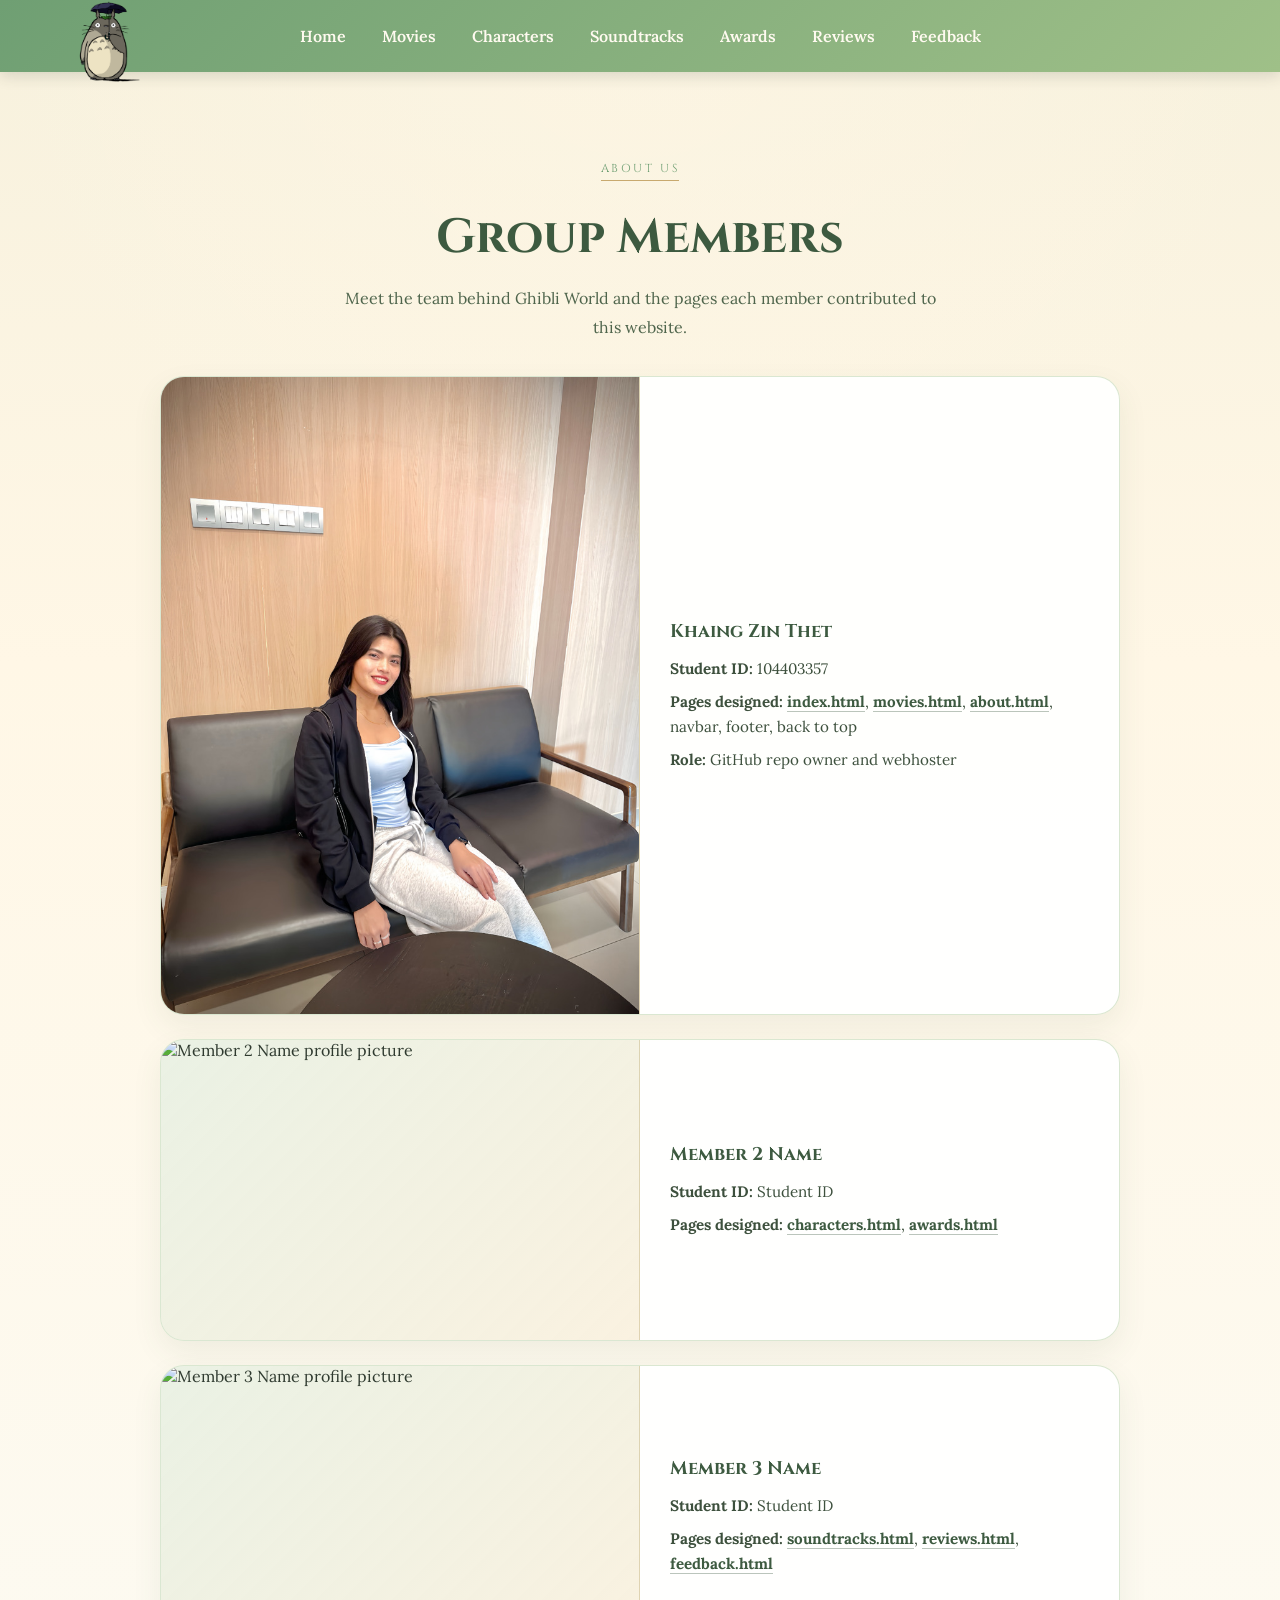
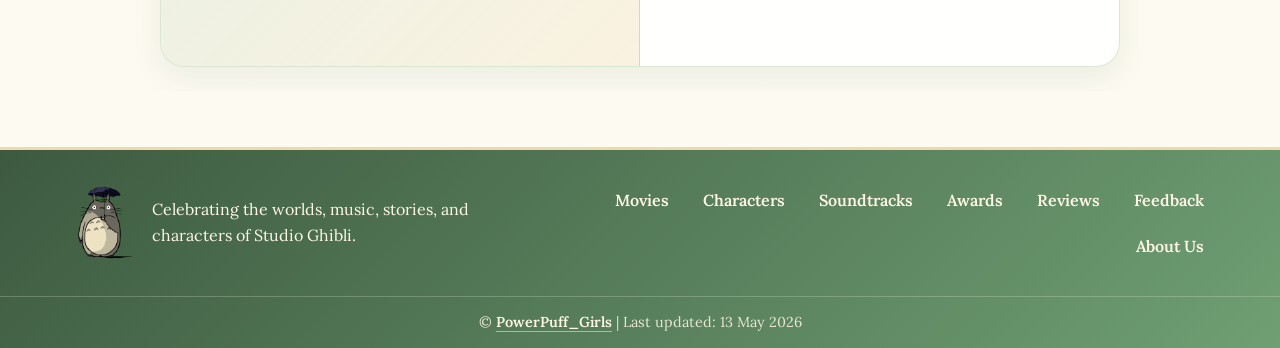
==== commit d450f94e: "Designed initial About us page" ====
--- a/about.html
+++ b/about.html
@@ -47,9 +47,60 @@
         </nav>
     </header>
 
-    <main>
-        <h1>This is about page</h1>
-        <img src="assets/images/logo.png" alt="" width="1500px">
+    <main class="about-page">
+        <section class="about-hero" aria-label="About group members">
+            <span class="section-label">About Us</span>
+            <h1>Group Members</h1>
+            <p>Meet the team behind Ghibli World and the pages each member contributed to this website.</p>
+        </section>
+
+        <section class="members-section" aria-label="Group member details">
+            <article class="member-card">
+                <div class="member-photo">
+                    <img src="assets/images/member-profile/member1.jpeg" alt="Khaing Zin Thet profile picture">
+                </div>
+                <div class="member-info">
+                    <h2>Khaing Zin Thet</h2>
+                    <p><strong>Student ID:</strong> 104403357</p>
+                    <p><strong>Pages designed:</strong>
+                        <a href="index.html">index.html</a>,
+                        <a href="movies.html">movies.html</a>,
+                        <a href="about.html">about.html</a>,
+                        navbar, footer, back to top
+                    </p>
+                    <p><strong>Role:</strong> GitHub repo owner and webhoster</p>
+                </div>
+            </article>
+
+            <article class="member-card">
+                <div class="member-photo">
+                    <img src="assets/images/member-profile/member2.jpg" alt="Member 2 Name profile picture">
+                </div>
+                <div class="member-info">
+                    <h2>Member 2 Name</h2>
+                    <p><strong>Student ID:</strong> Student ID</p>
+                    <p><strong>Pages designed:</strong>
+                        <a href="characters.html">characters.html</a>,
+                        <a href="awards.html">awards.html</a>
+                    </p>
+                </div>
+            </article>
+
+            <article class="member-card">
+                <div class="member-photo">
+                    <img src="assets/images/member-profile/member3.jpg" alt="Member 3 Name profile picture">
+                </div>
+                <div class="member-info">
+                    <h2>Member 3 Name</h2>
+                    <p><strong>Student ID:</strong> Student ID</p>
+                    <p><strong>Pages designed:</strong>
+                        <a href="soundtracks.html">soundtracks.html</a>,
+                        <a href="reviews.html">reviews.html</a>,
+                        <a href="feedback.html">feedback.html</a>
+                    </p>
+                </div>
+            </article>
+        </section>
     </main>
 
     <a href="#top" class="back-to-top" aria-label="Back to top">&#8593;</a>
@@ -68,7 +119,7 @@
                 <a href="awards.html">Awards</a>
                 <a href="reviews.html">Reviews</a>
                 <a href="feedback.html">Feedback</a>
-                <a href="about.html">About</a>
+                <a href="about.html">About Us</a>
             </div>
         </div>
 
@@ -76,6 +127,7 @@
             <p>&copy; <a href="about.html">PowerPuff_Girls</a> | Last updated: 13 May 2026</p>
         </div>
     </footer>
+    <script src="scripts/main.js" defer></script>
 </body>
 
 </html>
--- a/style/style.css
+++ b/style/style.css
@@ -314,8 +314,17 @@
     color: #fff7e6;
     background: linear-gradient(135deg, #3d5a40, #6f9f73);
     border: 2px solid rgba(240, 216, 168, 0.9);
+    opacity: 0;
+    pointer-events: none;
+    transform: translateY(12px);
     box-shadow: 0 10px 24px rgba(47, 58, 47, 0.22);
-    transition: transform 0.25s ease, box-shadow 0.25s ease, background 0.25s ease;
+    transition: opacity 0.25s ease, transform 0.25s ease, box-shadow 0.25s ease, background 0.25s ease;
+}
+
+.back-to-top.is-visible {
+    opacity: 1;
+    pointer-events: auto;
+    transform: translateY(0);
 }
 
 .back-to-top:hover,
@@ -494,27 +503,12 @@
     object-position: center center;
     opacity: 0;
     transform: scale(1.04);
-    animation: heroSlideshow 25s infinite;
-}
-
-.hero-slide:nth-child(1) {
-    animation-delay: 0s;
-}
-
-.hero-slide:nth-child(2) {
-    animation-delay: 5s;
-}
-
-.hero-slide:nth-child(3) {
-    animation-delay: 10s;
-}
-
-.hero-slide:nth-child(4) {
-    animation-delay: 15s;
-}
-
-.hero-slide:nth-child(5) {
-    animation-delay: 20s;
+    transition: opacity 1s ease, transform 5s ease;
+}
+
+.hero-slide.is-active {
+    opacity: 0.88;
+    transform: scale(1);
 }
 
 /* Gradient overlay so text is readable */
@@ -671,27 +665,13 @@
     height: 12px;
     border-radius: 999px;
     background: rgba(255, 247, 230, 0.45);
-    animation: heroDotPulse 25s infinite;
-}
-
-.hero-dot:nth-child(1) {
-    animation-delay: 0s;
-}
-
-.hero-dot:nth-child(2) {
-    animation-delay: 5s;
-}
-
-.hero-dot:nth-child(3) {
-    animation-delay: 10s;
-}
-
-.hero-dot:nth-child(4) {
-    animation-delay: 15s;
-}
-
-.hero-dot:nth-child(5) {
-    animation-delay: 20s;
+    border: 0;
+    transition: width 0.3s ease, background 0.3s ease;
+}
+
+.hero-dot.is-active {
+    width: 34px;
+    background: rgba(255, 247, 230, 0.95);
 }
 
 /* ── INTRO / ABOUT SECTION ── */
@@ -1504,6 +1484,110 @@
     line-height: 1.65;
 }
 
+/* =========================================================
+   11. ABOUT PAGE
+   ========================================================= */
+
+.about-page {
+    padding: 84px 24px 24px;
+}
+
+.about-hero {
+    max-width: 900px;
+    margin: 0 auto 34px;
+    text-align: center;
+}
+
+.about-hero h1 {
+    margin: 10px 0 14px;
+    font-family: 'Cinzel', serif;
+    font-size: clamp(2rem, 5vw, 3rem);
+    color: var(--green-dark);
+}
+
+.about-hero p {
+    max-width: 620px;
+    margin: 0 auto;
+    color: #4f654c;
+    font-size: 1rem;
+    line-height: 1.8;
+}
+
+.members-section {
+    display: grid;
+    grid-template-columns: 1fr;
+    gap: 24px;
+    max-width: 960px;
+    margin: 0 auto;
+}
+
+.member-card {
+    display: grid;
+    grid-template-columns: 1fr 1fr;
+    gap: 0;
+    align-items: stretch;
+    overflow: hidden;
+    min-height: 300px;
+    padding: 0;
+    border-radius: 24px;
+    background: rgba(255, 255, 255, 0.92);
+    border: 1.5px solid rgba(159, 192, 136, 0.38);
+    box-shadow: 0 12px 30px rgba(61, 90, 64, 0.08);
+}
+
+.member-photo {
+    overflow: hidden;
+    width: 100%;
+    min-height: 300px;
+    border-radius: 0;
+    background: linear-gradient(135deg, rgba(159, 192, 136, 0.22), rgba(240, 216, 168, 0.34));
+    border-right: 1.5px solid rgba(200, 169, 110, 0.42);
+}
+
+.member-photo img {
+    width: 100%;
+    height: 100%;
+    object-fit: cover;
+    display: block;
+}
+
+.member-info h2 {
+    margin: 0 0 12px;
+    font-family: 'Cinzel', serif;
+    color: var(--green-dark);
+    font-size: 1.15rem;
+}
+
+.member-info {
+    padding: 30px;
+    align-self: center;
+}
+
+.member-info p {
+    margin: 0 0 8px;
+    color: #3d503d;
+    font-size: 0.95rem;
+    line-height: 1.65;
+}
+
+.member-info p:last-child {
+    margin-bottom: 0;
+}
+
+.member-info a {
+    color: var(--green-dark);
+    font-weight: 700;
+    text-decoration: none;
+    border-bottom: 1px solid rgba(61, 90, 64, 0.35);
+}
+
+.member-info a:hover,
+.member-info a:focus-visible {
+    color: #6f9f73;
+    border-color: #6f9f73;
+    outline: none;
+}
+
 /* Movies page responsive */
 @media (max-width: 760px) {
     .quicklinks-container {
@@ -1566,6 +1650,25 @@
     .genre-card {
         min-height: auto;
     }
+
+    .about-page {
+        padding: 68px 18px 12px;
+    }
+
+    .members-section {
+        grid-template-columns: 1fr;
+    }
+
+    .member-card {
+        grid-template-columns: 1fr;
+        min-height: auto;
+    }
+
+    .member-photo {
+        min-height: 260px;
+        border-right: 0;
+        border-bottom: 1.5px solid rgba(200, 169, 110, 0.42);
+    }
 }
 
 @media (max-width: 480px) {
@@ -1589,6 +1692,11 @@
     .table-wrap {
         max-height: 430px;
         padding: 4px;
+    }
+
+    .member-info {
+        padding: 24px 20px;
+        text-align: center;
     }
 }
 
@@ -1604,59 +1712,6 @@
     to {
         opacity: 1;
         transform: translateY(0);
-    }
-}
-
-@keyframes heroSlideshow {
-    0% {
-        opacity: 0;
-        transform: scale(1.05);
-    }
-
-    4% {
-        opacity: 0.88;
-    }
-
-    20% {
-        opacity: 0.88;
-        transform: scale(1);
-    }
-
-    24% {
-        opacity: 0;
-        transform: scale(1.02);
-    }
-
-    100% {
-        opacity: 0;
-        transform: scale(1.02);
-    }
-}
-
-@keyframes heroDotPulse {
-    0% {
-        width: 12px;
-        background: rgba(255, 247, 230, 0.45);
-    }
-
-    4% {
-        width: 34px;
-        background: rgba(255, 247, 230, 0.95);
-    }
-
-    20% {
-        width: 34px;
-        background: rgba(255, 247, 230, 0.95);
-    }
-
-    24% {
-        width: 12px;
-        background: rgba(255, 247, 230, 0.45);
-    }
-
-    100% {
-        width: 12px;
-        background: rgba(255, 247, 230, 0.45);
     }
 }
 
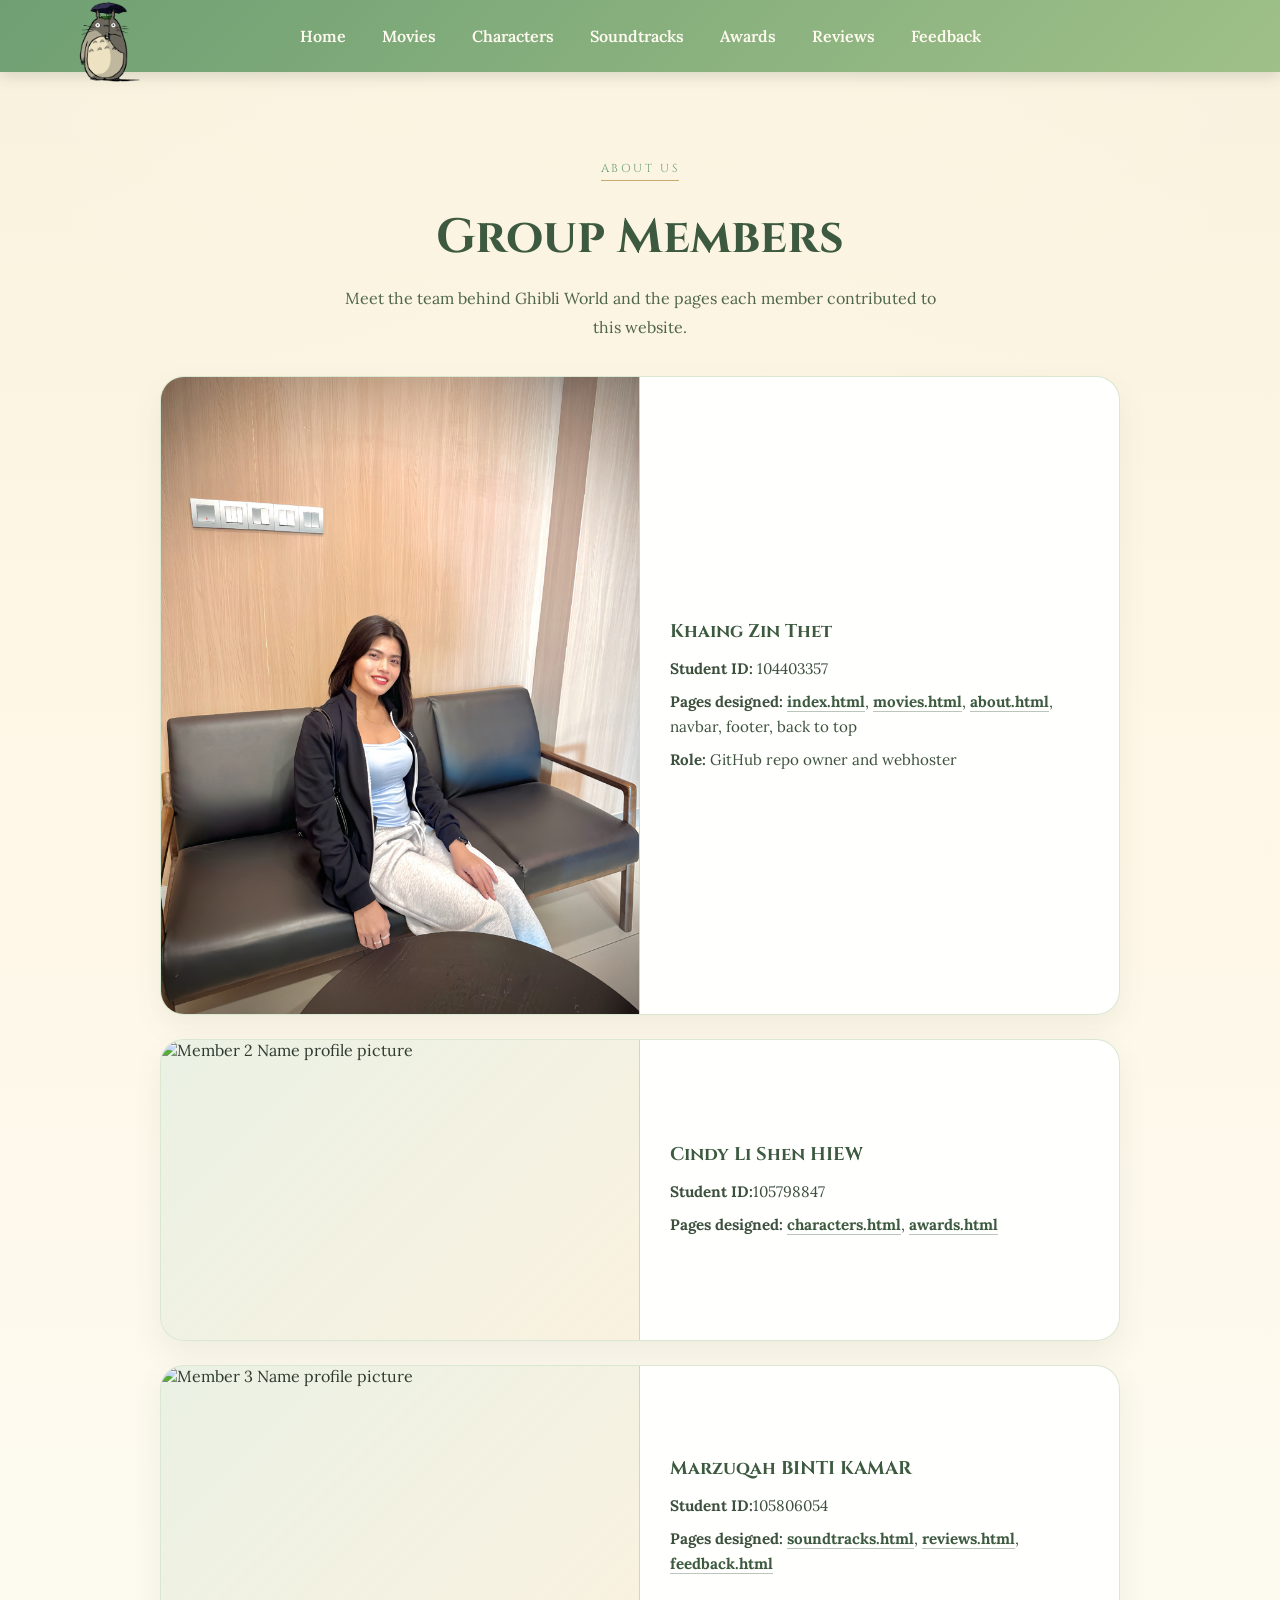
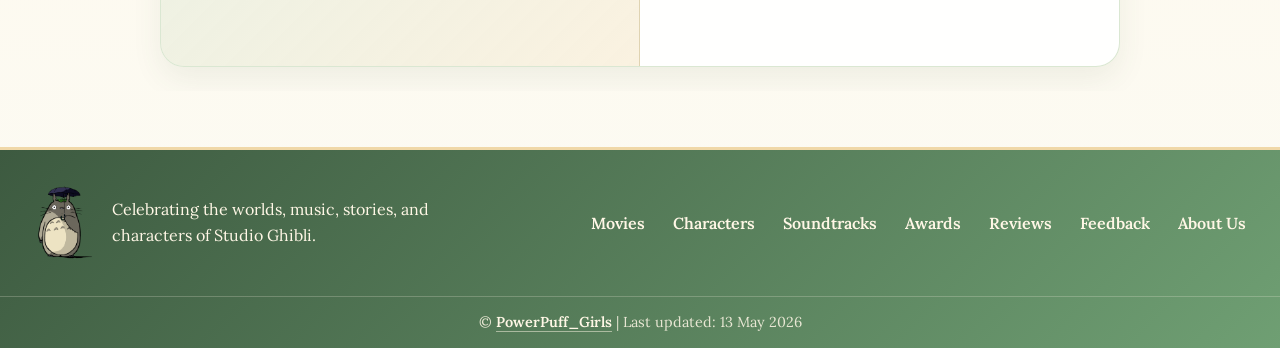
==== commit 73363695: "Filled in members' names and student id" ====
--- a/about.html
+++ b/about.html
@@ -77,8 +77,8 @@
                     <img src="assets/images/member-profile/member2.jpg" alt="Member 2 Name profile picture">
                 </div>
                 <div class="member-info">
-                    <h2>Member 2 Name</h2>
-                    <p><strong>Student ID:</strong> Student ID</p>
+                    <h2>Cindy Li Shen HIEW</h2>
+                    <p><strong>Student ID:</strong>105798847</p>
                     <p><strong>Pages designed:</strong>
                         <a href="characters.html">characters.html</a>,
                         <a href="awards.html">awards.html</a>
@@ -91,8 +91,8 @@
                     <img src="assets/images/member-profile/member3.jpg" alt="Member 3 Name profile picture">
                 </div>
                 <div class="member-info">
-                    <h2>Member 3 Name</h2>
-                    <p><strong>Student ID:</strong> Student ID</p>
+                    <h2>Marzuqah BINTI KAMAR</h2>
+                    <p><strong>Student ID:</strong>105806054</p>
                     <p><strong>Pages designed:</strong>
                         <a href="soundtracks.html">soundtracks.html</a>,
                         <a href="reviews.html">reviews.html</a>,
@@ -130,4 +130,4 @@
     <script src="scripts/main.js" defer></script>
 </body>
 
-</html>
+</html>
--- a/style/style.css
+++ b/style/style.css
@@ -348,7 +348,7 @@
     align-items: center;
     justify-content: space-between;
     gap: 32px;
-    max-width: 1200px;
+    max-width: 1400px;
     margin: 0 auto;
     padding: 32px 24px;
 }
@@ -376,16 +376,17 @@
 /* Footer links */
 .footer-links {
     display: flex;
-    flex-wrap: wrap;
+    flex-wrap: nowrap;
     justify-content: flex-end;
-    gap: 10px;
+    gap: 8px;
 }
 
 .footer-links a {
     color: #fff7e6;
     text-decoration: none;
     font-weight: 600;
-    padding: 8px 12px;
+    white-space: nowrap;
+    padding: 8px 10px;
     border-radius: 999px;
     transition: background-color 0.25s ease,
         transform 0.25s ease;
@@ -426,6 +427,23 @@
    8. FOOTER RESPONSIVE
    ========================================================= */
 
+@media (max-width: 1100px) {
+
+    .footer-container {
+        flex-direction: column;
+        align-items: center;
+        text-align: center;
+    }
+
+    .footer-brand {
+        justify-content: center;
+    }
+
+    .footer-links {
+        justify-content: center;
+    }
+}
+
 @media (max-width: 760px) {
 
     .back-to-top {
@@ -448,6 +466,7 @@
     }
 
     .footer-links {
+        flex-wrap: wrap;
         justify-content: center;
     }
 }
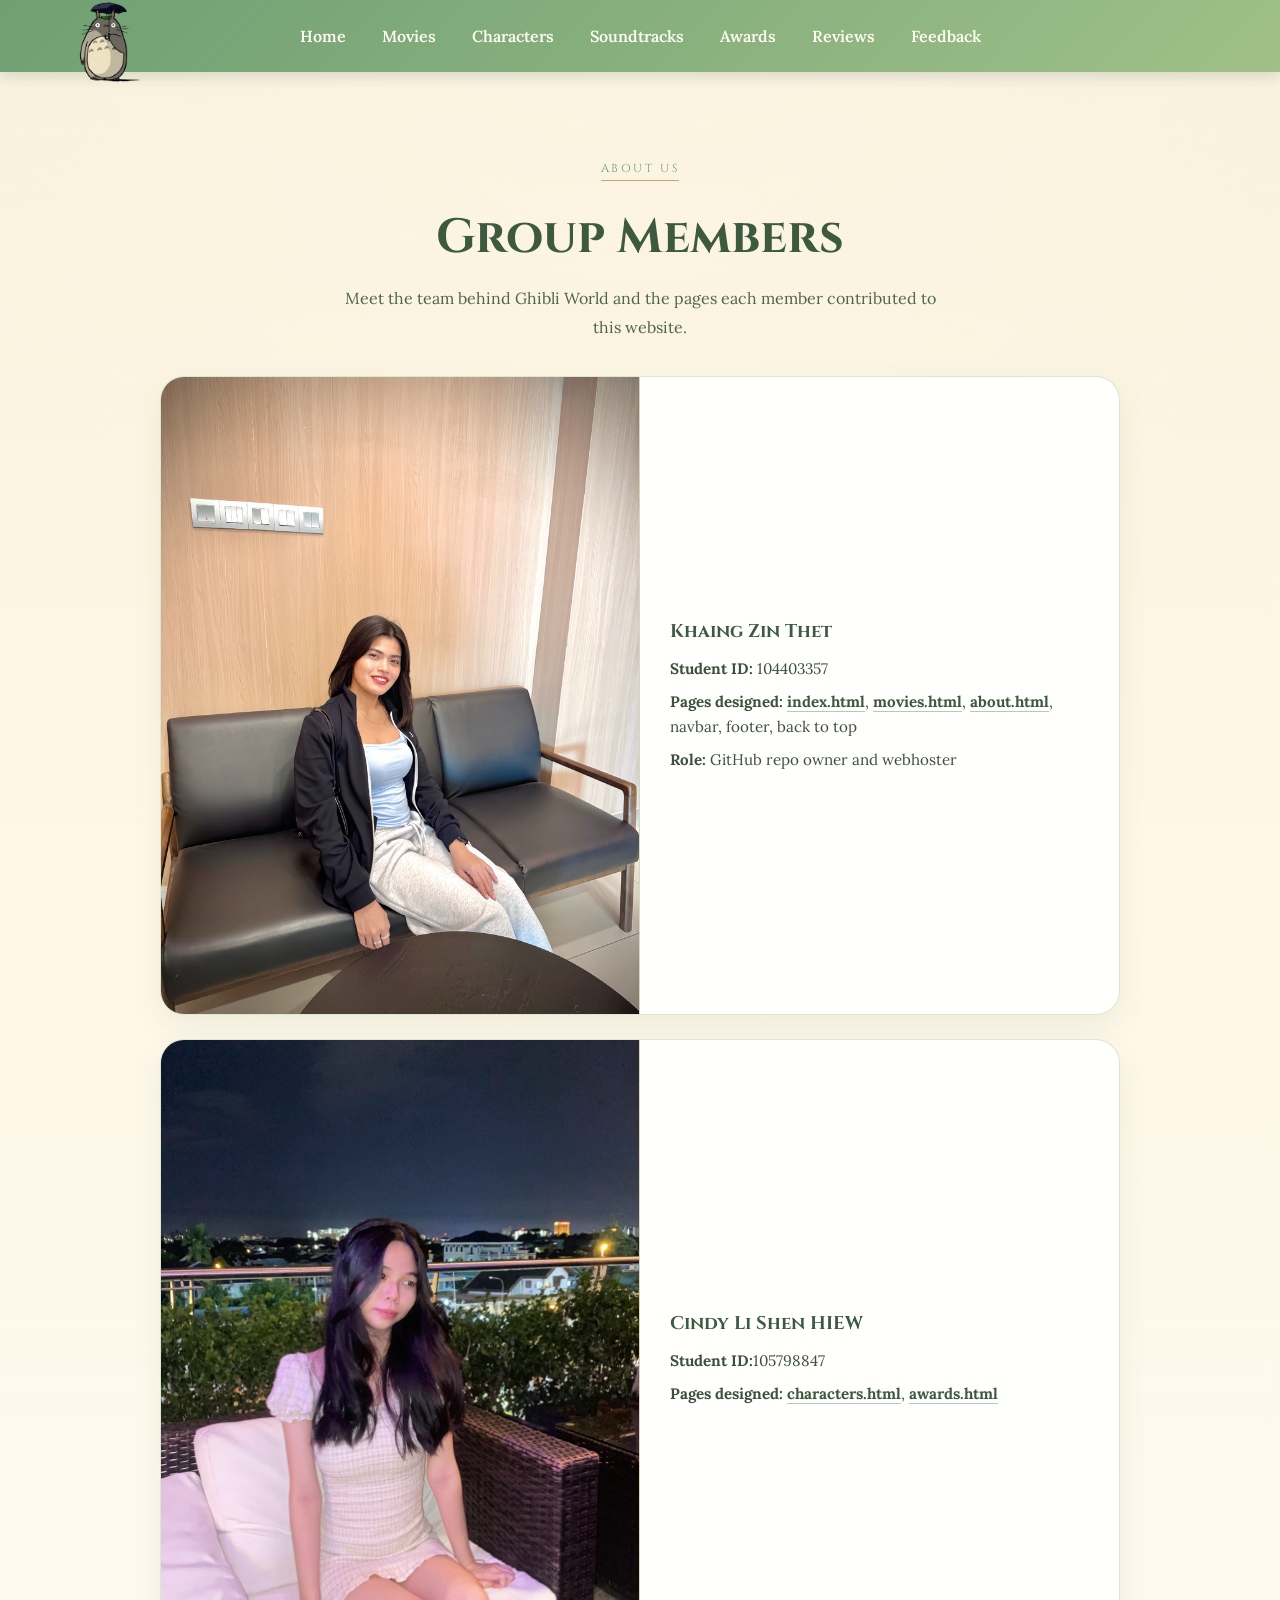
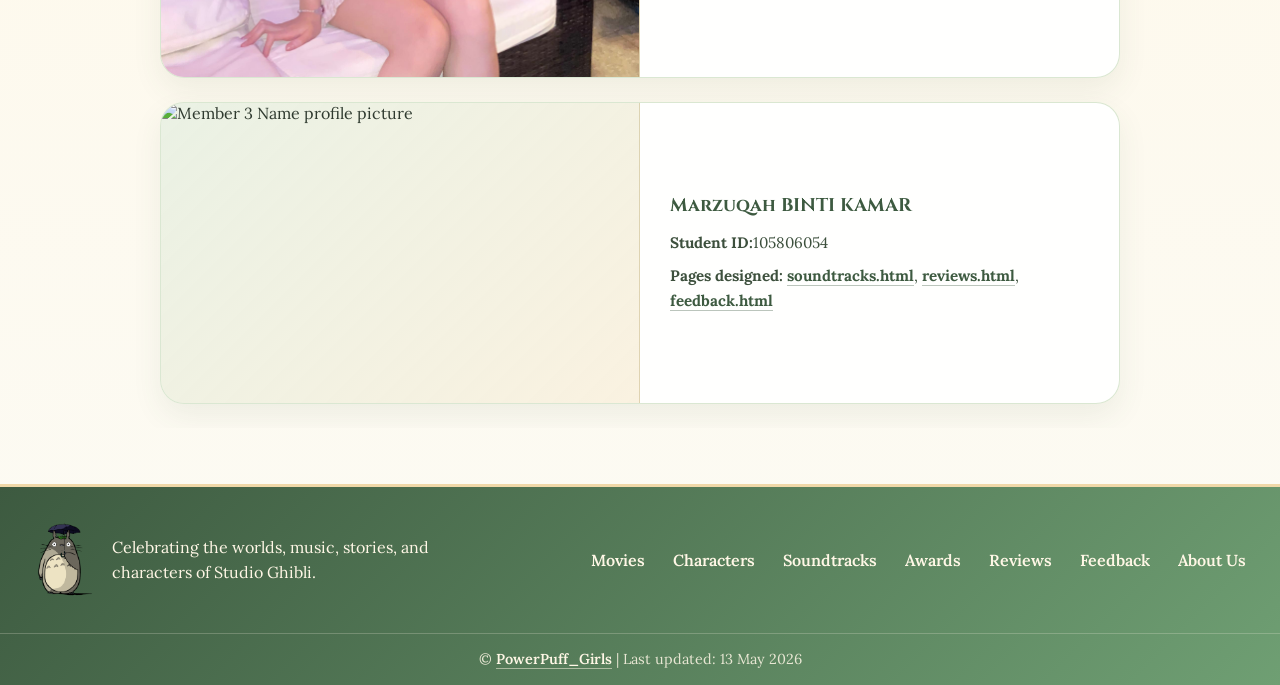
==== commit e042ecfd: "Change member2 image format from jpg to jpeg" ====
--- a/about.html
+++ b/about.html
@@ -74,7 +74,7 @@
 
             <article class="member-card">
                 <div class="member-photo">
-                    <img src="assets/images/member-profile/member2.jpg" alt="Member 2 Name profile picture">
+                    <img src="assets/images/member-profile/member2.jpeg" alt="Member 2 Name profile picture">
                 </div>
                 <div class="member-info">
                     <h2>Cindy Li Shen HIEW</h2>
@@ -130,4 +130,4 @@
     <script src="scripts/main.js" defer></script>
 </body>
 
-</html>+</html>
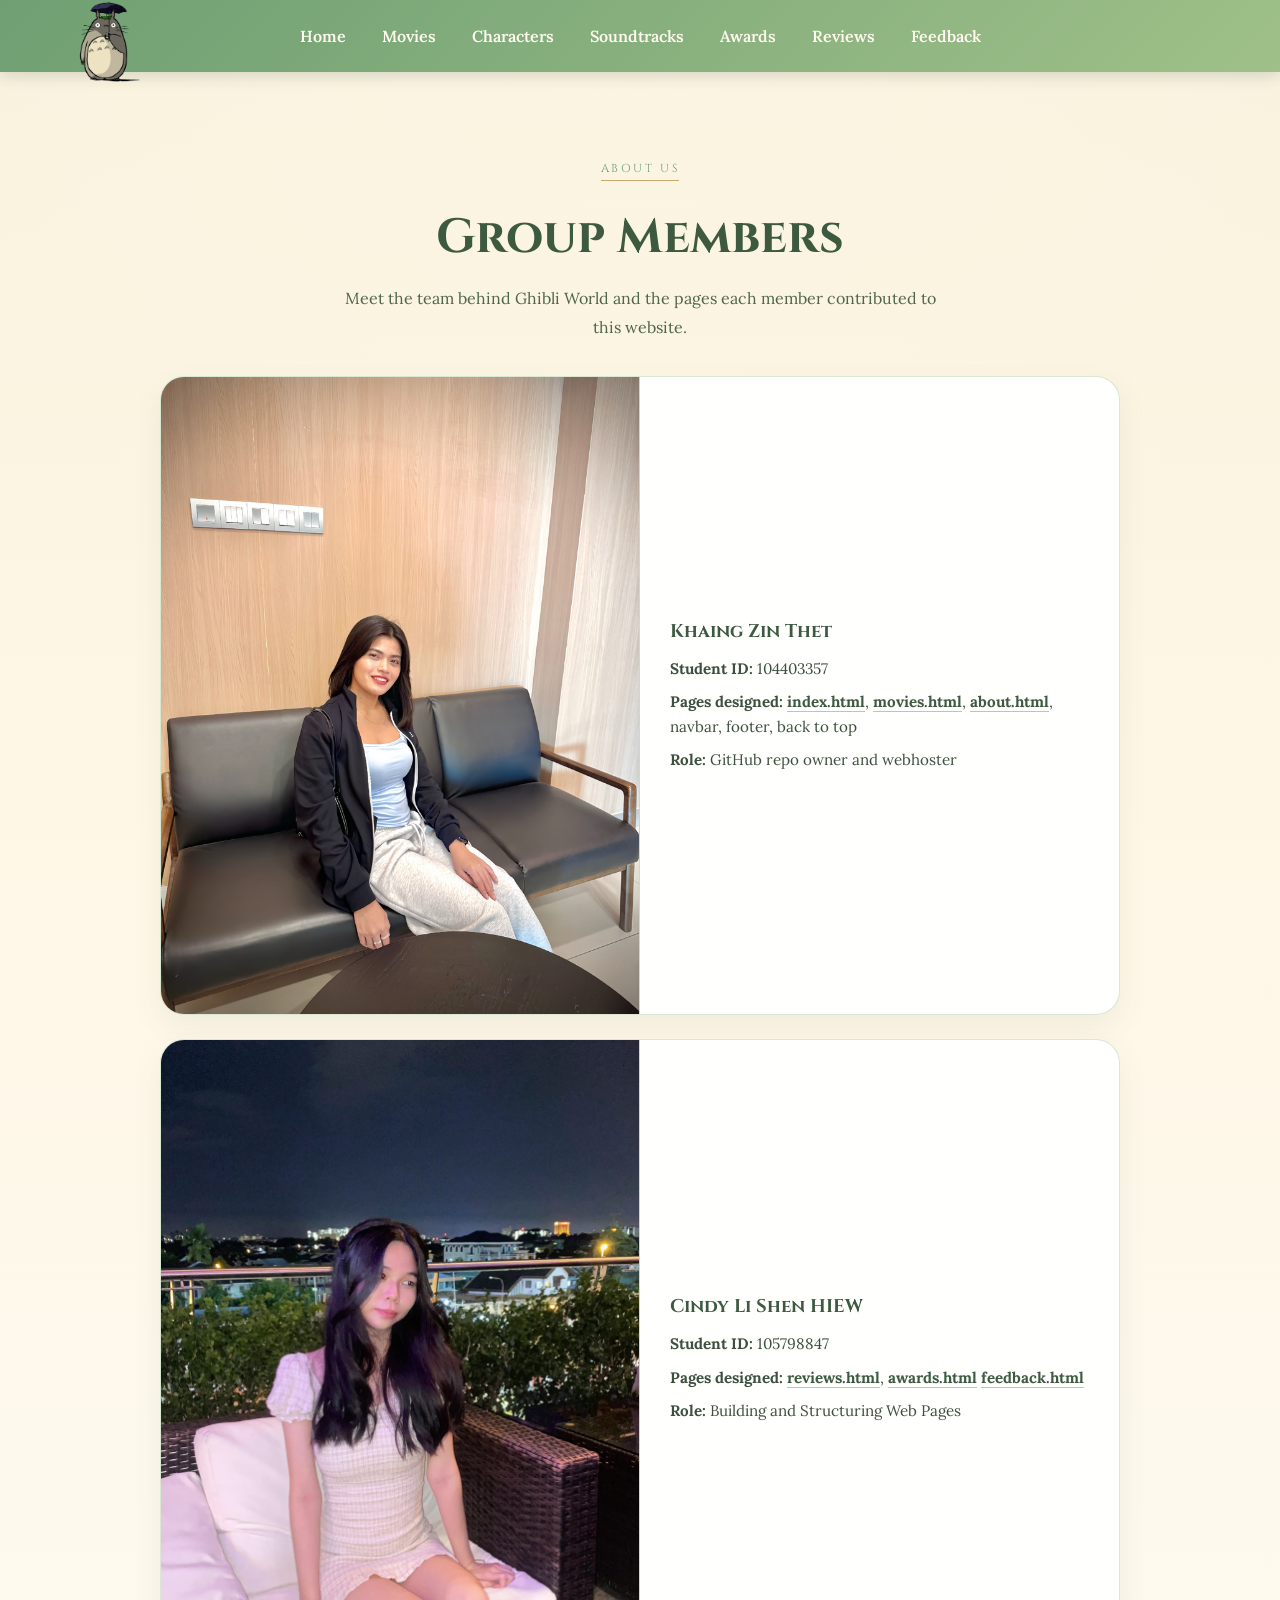
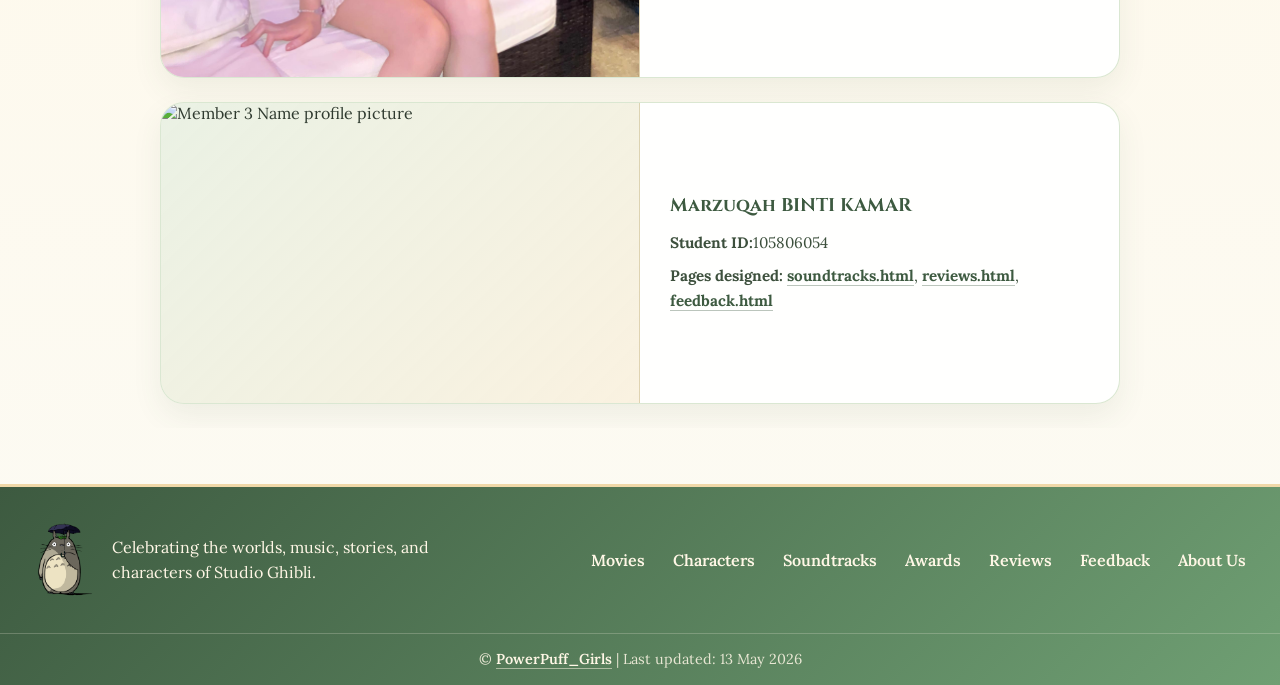
==== commit 4b427370: "edit role & page designed" ====
--- a/about.html
+++ b/about.html
@@ -74,15 +74,17 @@
 
             <article class="member-card">
                 <div class="member-photo">
-                    <img src="assets/images/member-profile/member2.jpeg" alt="Member 2 Name profile picture">
+                    <img src="assets/images/member-profile/member2.jpeg" alt="Cindy Li Shen HIEW profile picture">
                 </div>
                 <div class="member-info">
                     <h2>Cindy Li Shen HIEW</h2>
-                    <p><strong>Student ID:</strong>105798847</p>
+                    <p><strong>Student ID: </strong>105798847</p>
                     <p><strong>Pages designed:</strong>
-                        <a href="characters.html">characters.html</a>,
+                        <a href="reviews.html">reviews.html</a>,
                         <a href="awards.html">awards.html</a>
+                        <a href="feedback.html">feedback.html</a>
                     </p>
+                    <p><strong>Role:</strong> Building and Structuring Web Pages</p>
                 </div>
             </article>
 
--- a/style/style.css
+++ b/style/style.css
@@ -1012,6 +1012,7 @@
 /* Filmography horizontal scroll */
 .filmography-section {
     padding: 12px 0 36px;
+    scroll-margin-top: 110px;
 }
 
 .filmography-header {
@@ -1076,13 +1077,11 @@
     flex: 0 0 180px;
     border-radius: 16px;
     overflow: hidden;
-    text-decoration: none;
     color: inherit;
     background: rgba(255, 255, 255, 0.95);
     border: 1.5px solid rgba(159, 192, 136, 0.28);
     box-shadow: 0 8px 22px rgba(61, 90, 64, 0.07);
     transition: transform 0.3s ease, box-shadow 0.3s ease;
-    cursor: pointer;
 }
 
 .film-card:hover {
@@ -1127,6 +1126,37 @@
     color: #8a9e85;
     font-weight: 600;
     letter-spacing: 0.05em;
+}
+
+.film-actions {
+    display: grid;
+    grid-template-columns: 1fr 1fr;
+    gap: 8px;
+    margin-top: 10px;
+}
+
+.film-actions a {
+    display: inline-flex;
+    align-items: center;
+    justify-content: center;
+    min-height: 32px;
+    padding: 6px 8px;
+    border-radius: 999px;
+    background: rgba(111, 159, 115, 0.12);
+    color: var(--green-dark);
+    font-size: 0.72rem;
+    font-weight: 700;
+    line-height: 1;
+    text-decoration: none;
+    transition: background 0.2s ease, color 0.2s ease, transform 0.2s ease;
+}
+
+.film-actions a:hover,
+.film-actions a:focus-visible {
+    background: #6f9f73;
+    color: #ffffff;
+    outline: none;
+    transform: translateY(-1px);
 }
 
 /* Quick links bar */
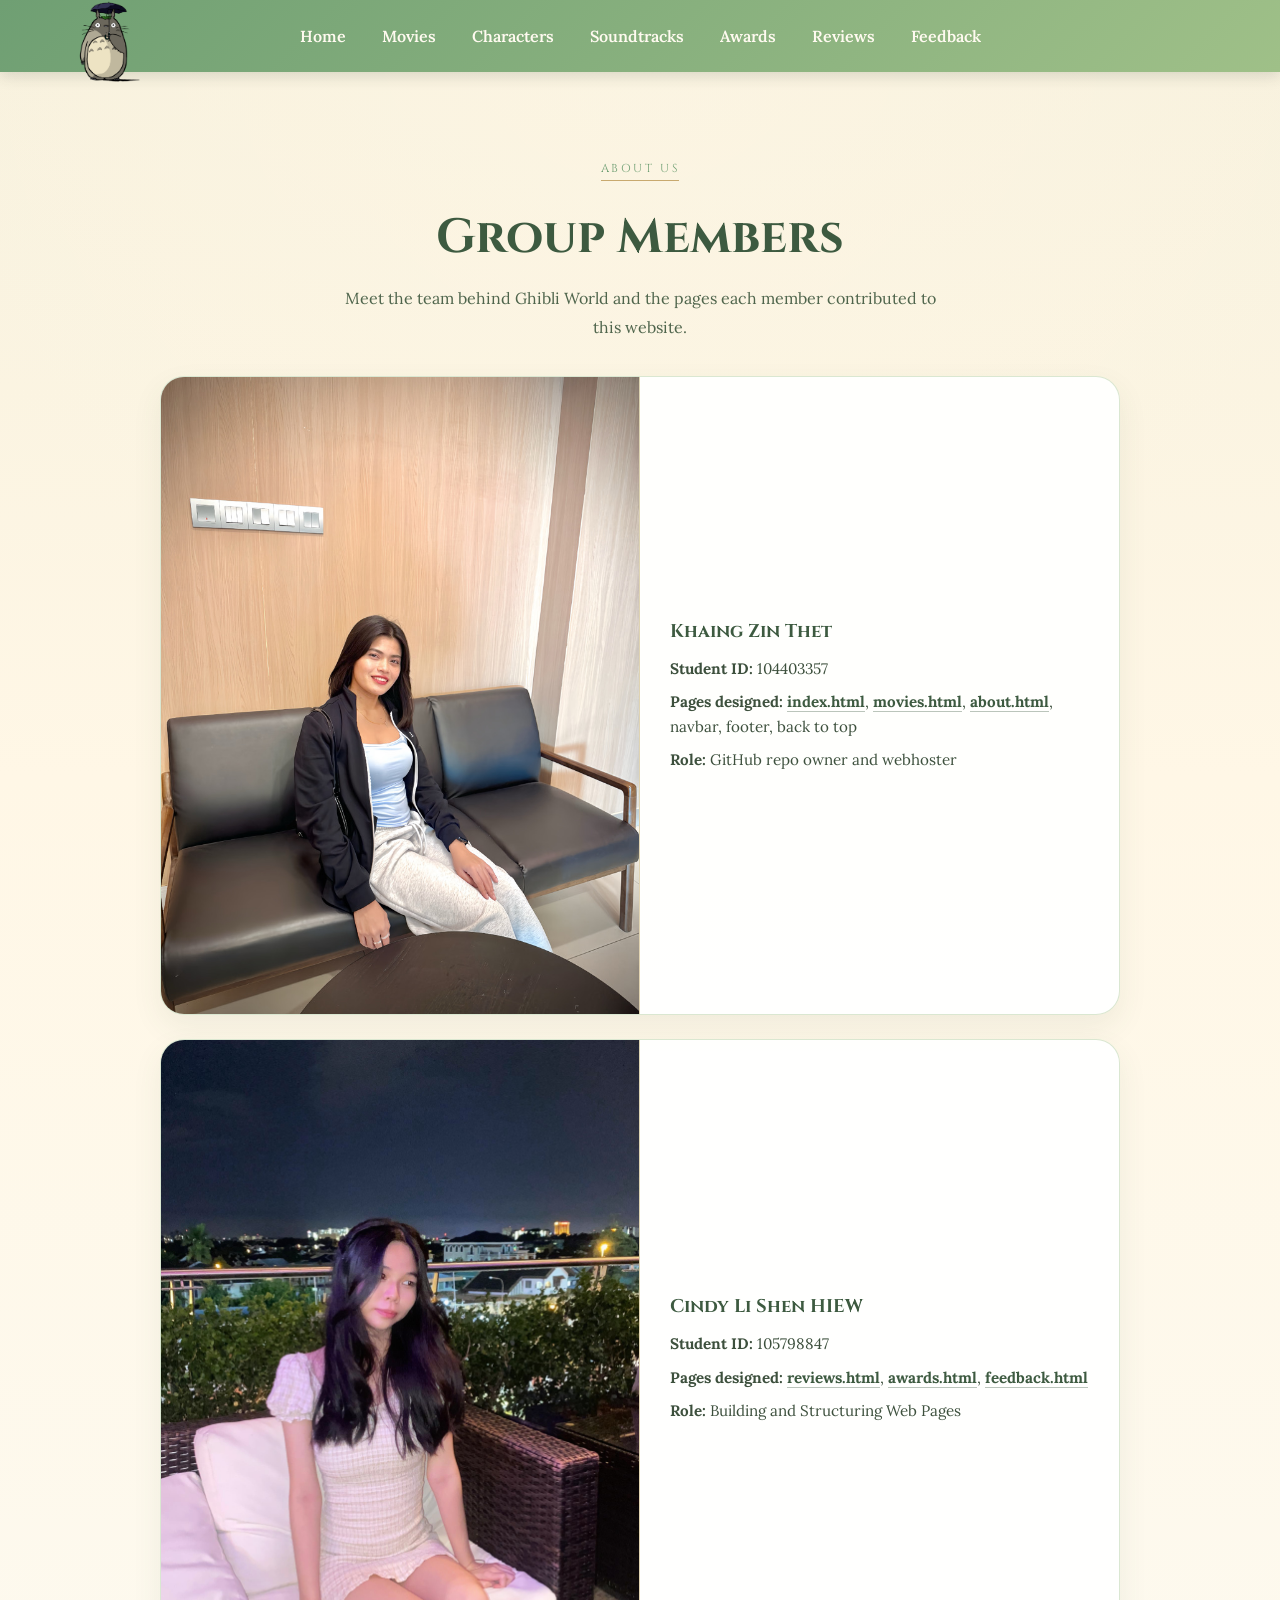
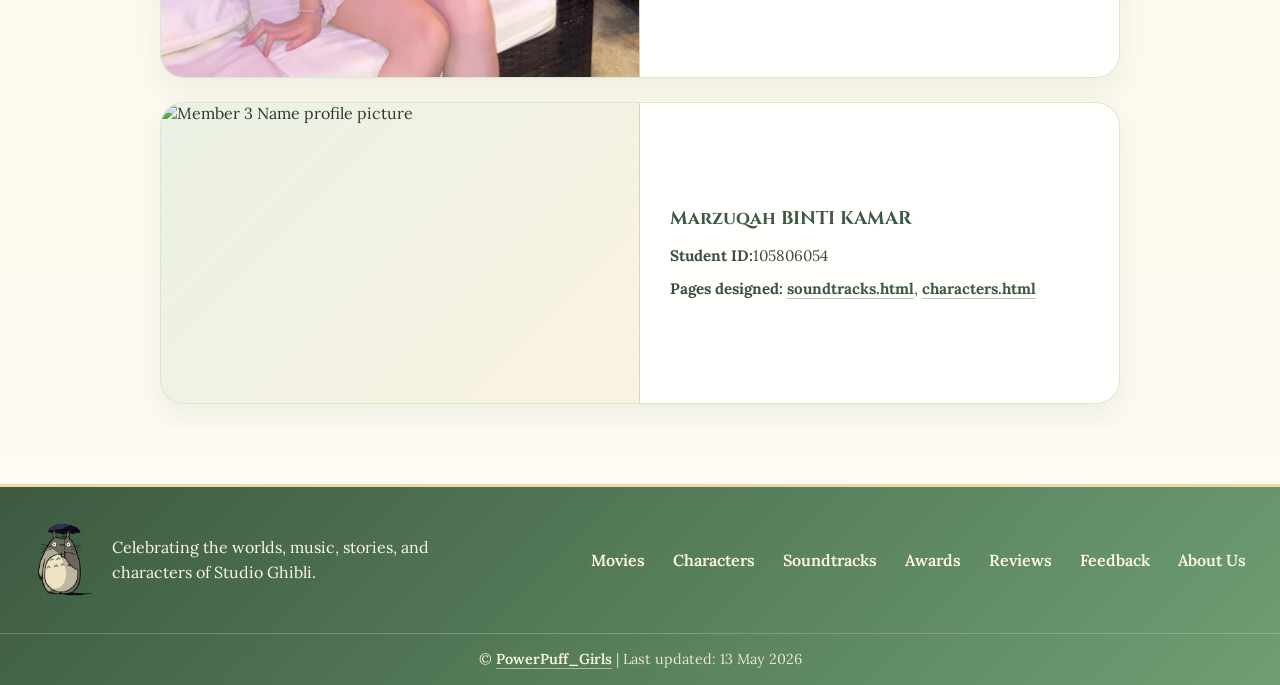
==== commit d816630c: "Updated about.html" ====
--- a/about.html
+++ b/about.html
@@ -81,7 +81,7 @@
                     <p><strong>Student ID: </strong>105798847</p>
                     <p><strong>Pages designed:</strong>
                         <a href="reviews.html">reviews.html</a>,
-                        <a href="awards.html">awards.html</a>
+                        <a href="awards.html">awards.html</a>,
                         <a href="feedback.html">feedback.html</a>
                     </p>
                     <p><strong>Role:</strong> Building and Structuring Web Pages</p>
@@ -97,8 +97,7 @@
                     <p><strong>Student ID:</strong>105806054</p>
                     <p><strong>Pages designed:</strong>
                         <a href="soundtracks.html">soundtracks.html</a>,
-                        <a href="reviews.html">reviews.html</a>,
-                        <a href="feedback.html">feedback.html</a>
+                        <a href="characters.html">characters.html</a>
                     </p>
                 </div>
             </article>
--- a/style/style.css
+++ b/style/style.css
@@ -1946,3 +1946,1005 @@
         font-size: 1.35rem;
     }
 }
+
+/* ==========================
+   AWARDS PAGE 
+   ========================== */
+
+.awards-page {
+    padding: 84px 24px 40px;
+}
+
+/* ── HERO ── */
+.awards-hero {
+    max-width: 920px;
+    margin: 0 auto 48px;
+    padding: 52px 40px;
+    text-align: center;
+    border-radius: 32px;
+    border: 1.5px solid rgba(159, 192, 136, 0.4);
+    background: linear-gradient(
+        135deg,
+        rgba(235, 244, 228, 0.92) 0%,
+        rgba(255, 250, 238, 0.96) 100%
+    );
+    box-shadow: 0 20px 40px rgba(61, 90, 64, 0.08);
+}
+
+.awards-hero h1 {
+    margin: 0 0 16px;
+    font-family: 'Cinzel', serif;
+    font-size: clamp(2rem, 5vw, 3rem);
+    color: var(--green-dark);
+}
+
+.awards-hero p {
+    max-width: 680px;
+    margin: 0 auto;
+    font-family: 'Lora', serif;
+    font-size: 1.02rem;
+    line-height: 1.85;
+    color: #4f654c;
+}
+
+/* ── GRID ── */
+.awards-grid {
+    max-width: 1100px;
+    margin: 0 auto 64px;
+    display: grid;
+    grid-template-columns: repeat(2, minmax(0, 1fr));
+    gap: 26px;
+}
+
+/* ── CARD (MATCH MOVIES STYLE) ── */
+.award-card {
+    overflow: hidden;
+    border-radius: 24px;
+    background: rgba(255, 255, 255, 0.96);
+    border: 1.5px solid rgba(200, 169, 110, 0.35);
+    box-shadow: 0 12px 32px rgba(61, 90, 64, 0.08);
+    transition: transform 0.3s ease, box-shadow 0.3s ease;
+}
+
+.award-card:hover {
+    transform: translateY(-6px);
+    box-shadow: 0 20px 44px rgba(61, 90, 64, 0.16);
+}
+
+/* image */
+.award-card img {
+    width: 100%;
+    height: 280px;
+    object-fit: cover;
+    display: block;
+    transition: transform 0.4s ease;
+}
+
+.award-card:hover img {
+    transform: scale(1.05);
+}
+
+/* content */
+.award-content {
+    padding: 22px 22px 24px;
+}
+
+.award-content h2 {
+    margin: 0 0 6px;
+    font-family: 'Cinzel', serif;
+    font-size: 1.2rem;
+    color: var(--green-dark);
+}
+
+.award-content h3 {
+    margin: 0 0 14px;
+    font-size: 0.86rem;
+    letter-spacing: 0.06em;
+    text-transform: uppercase;
+    color: #8a9e85;
+}
+
+.award-content p {
+    margin: 0 0 16px;
+    font-family: 'Lora', serif;
+    font-size: 0.95rem;
+    line-height: 1.75;
+    color: #4f654c;
+}
+
+/* badge (match best-tag style) */
+.award-badge {
+    display: inline-flex;
+    align-items: center;
+    padding: 6px 12px;
+    border-radius: 999px;
+    background: rgba(240, 216, 168, 0.4);
+    border: 1px solid rgba(200, 169, 110, 0.5);
+    color: #355238;
+    font-size: 0.78rem;
+    font-weight: 700;
+}
+
+/* ── MILESTONES (match genre-card / notice-box vibe) ── */
+.awards-milestones {
+    max-width: 960px;
+    margin: 0 auto;
+    padding: 38px 34px;
+    border-radius: 28px;
+    background: linear-gradient(
+        180deg,
+        rgba(255, 255, 255, 0.96) 0%,
+        rgba(245, 249, 243, 0.96) 100%
+    );
+    border: 1.5px solid rgba(159, 192, 136, 0.3);
+    box-shadow: 0 12px 28px rgba(61, 90, 64, 0.06);
+}
+
+.awards-milestones h2 {
+    margin: 0 0 22px;
+    text-align: center;
+    font-family: 'Cinzel', serif;
+    color: var(--green-dark);
+    font-size: clamp(1.5rem, 3vw, 2rem);
+}
+
+.awards-milestones ul {
+    list-style: none;
+    margin: 0;
+    padding: 0;
+    display: grid;
+    gap: 14px;
+}
+
+.awards-milestones li {
+    position: relative;
+    padding: 16px 18px 16px 54px;
+    border-radius: 16px;
+    background: rgba(255, 255, 255, 0.85);
+    border: 1px solid rgba(159, 192, 136, 0.25);
+    color: #4f654c;
+    line-height: 1.7;
+}
+
+.awards-milestones li::before {
+    content: "🏆";
+    position: absolute;
+    left: 18px;
+    top: 16px;
+}
+
+/* ── RESPONSIVE ── */
+@media (max-width: 960px) {
+    .awards-grid {
+        grid-template-columns: 1fr;
+    }
+
+    .award-card img {
+        height: 300px;
+    }
+}
+
+@media (max-width: 760px) {
+    .awards-page {
+        padding: 72px 18px 30px;
+    }
+
+    .awards-hero {
+        padding: 40px 22px;
+        border-radius: 24px;
+    }
+
+    .awards-grid {
+        gap: 20px;
+    }
+
+    .award-content {
+        padding: 20px;
+    }
+
+    .awards-milestones {
+        padding: 30px 20px;
+        border-radius: 22px;
+    }
+}
+
+@media (max-width: 480px) {
+    .award-card img {
+        height: 220px;
+    }
+
+    .award-content h2 {
+        font-size: 1.05rem;
+    }
+
+    .award-content p {
+        font-size: 0.92rem;
+    }
+}
+
+/* =========================================================
+   REVIEWS PAGE 
+   ========================================================= */
+
+.reviews-page {
+    padding: 60px 24px;
+}
+
+/* ========== PAGE TITLE CARD ========== */
+
+.page-title {
+    display: flex;
+    justify-content: center;
+    margin: 60px 20px 40px;
+}
+
+.title-card {
+    width: min(900px, 92%);
+    text-align: center;
+
+    padding: 28px 24px;
+    border-radius: 22px;
+
+    background: rgba(255, 247, 230, 0.75);
+    border: 1px solid rgba(240, 216, 168, 0.85);
+
+    box-shadow: 0 12px 30px rgba(47, 58, 47, 0.12);
+    backdrop-filter: blur(10px);
+
+    position: relative;
+    overflow: hidden;
+      transform: translateY(-50px);
+    
+}
+
+/* soft cinematic glow wash */
+.title-card::before {
+    content: "";
+    position: absolute;
+    inset: 0;
+    background: radial-gradient(
+        circle at top left,
+        rgba(111, 159, 115, 0.18),
+        transparent 60%
+    );
+    pointer-events: none;
+}
+
+/* main title */
+.title-card h2 {
+    font-family: 'Cinzel', serif;
+    font-size: clamp(1.8rem, 3vw, 2.4rem);
+    color: #3d5a40;
+    margin-bottom: 10px;
+    letter-spacing: 0.05em;
+    position: relative;
+}
+
+/* subtitle */
+.title-card p {
+    font-size: 0.95rem;
+    color: rgba(47, 58, 47, 0.75);
+    line-height: 1.6;
+    max-width: 60ch;
+    margin: 0 auto;
+    position: relative;
+}
+
+/* ========== HERO / INTRO SECTION ========== */
+.reviews-hero {
+    text-align: center;
+    padding: 60px 20px 40px;
+}
+
+.reviews-hero h1 {
+    font-family: 'Cinzel', serif;
+    font-size: clamp(2rem, 4vw, 3rem);
+    color: #3d5a40;
+    margin-bottom: 10px;
+}
+
+.reviews-hero p {
+    color: rgba(47, 58, 47, 0.75);
+    font-size: 1rem;
+}
+
+/* ========== FEATURED REVIEW ========== */
+.featured-review {
+    display: flex;
+    justify-content: center;
+    margin: 40px 0;
+}
+
+.featured-img {
+    width: 100%;
+    height: 260px;
+    object-fit: cover;
+    border-radius: 16px;
+    margin-bottom: 16px;
+}
+
+.featured-card {
+    width: min(900px, 95%);
+    background: rgba(255, 247, 230, 0.75);
+    border: 1px solid rgba(240, 216, 168, 0.9);
+    border-radius: 22px;
+    padding: 30px;
+    box-shadow: 0 12px 30px rgba(47, 58, 47, 0.12);
+    backdrop-filter: blur(10px);
+}
+
+.featured-card h2 {
+    font-family: 'Cinzel', serif;
+    font-size: 0.8rem;
+    letter-spacing: 0.2em;
+    color: #6f9f73;
+    margin-bottom: 12px;
+    text-transform: uppercase;
+}
+
+.featured-card h3 {
+    font-family: 'Cinzel', serif;
+    font-size: 1.6rem;
+    color: #3d5a40;
+    margin-bottom: 12px;
+}
+
+.featured-card .quote {
+    font-style: italic;
+    color: rgba(47, 58, 47, 0.85);
+    margin-bottom: 16px;
+}
+
+.meta {
+    display: flex;
+    flex-wrap: wrap;
+    gap: 12px;
+    font-size: 0.9rem;
+    color: rgba(47, 58, 47, 0.7);
+}
+
+/* ========== WATCH LINK (NEW) ========== */
+.watch-link {
+    display: inline-block;
+    margin-top: 14px;
+    font-family: 'Cinzel', serif;
+    font-size: 0.78rem;
+    letter-spacing: 0.08em;
+    text-decoration: none;
+
+    color: #3d5a40;
+    border-bottom: 1px solid rgba(61, 90, 64, 0.35);
+
+    transition: all 0.25s ease;
+}
+
+.watch-link:hover {
+    color: #6f9f73;
+    border-color: #6f9f73;
+    transform: translateX(3px);
+}
+
+/* ========== REVIEWS GRID ========== */
+.reviews-grid {
+    display: grid;
+    grid-template-columns: repeat(auto-fit, minmax(260px, 1fr));
+    gap: 18px;
+    max-width: 1100px;
+    margin: 0 auto;
+}
+
+/* ========== REVIEW CARD ========== */
+.review-card {
+    background: rgba(255, 247, 230, 0.6);
+    border: 1px solid rgba(240, 216, 168, 0.7);
+    border-radius: 18px;
+    padding: 18px;
+    box-shadow: 0 10px 22px rgba(47, 58, 47, 0.08);
+    transition: transform 0.25s ease, box-shadow 0.25s ease;
+}
+
+.review-card:hover {
+    transform: translateY(-4px);
+    box-shadow: 0 14px 30px rgba(47, 58, 47, 0.14);
+}
+
+.review-card h3 {
+    font-family: 'Cinzel', serif;
+    font-size: 1.1rem;
+    color: #3d5a40;
+    margin-bottom: 6px;
+}
+
+.stars {
+    color: #c8a96e;
+    margin-bottom: 10px;
+}
+
+.review-card p {
+    font-size: 0.95rem;
+    color: rgba(47, 58, 47, 0.8);
+}
+
+/* TAG */
+.tag {
+    display: inline-block;
+    margin-top: 12px;
+    font-size: 0.75rem;
+    padding: 4px 10px;
+    border-radius: 999px;
+    background: rgba(111, 159, 115, 0.15);
+    color: #3d5a40;
+    border: 1px solid rgba(111, 159, 115, 0.25);
+}
+
+/* ========== RATING BREAKDOWN ========== */
+.rating-breakdown {
+    max-width: 800px;
+    margin: 60px auto;
+    padding: 30px;
+    background: rgba(255, 247, 230, 0.7);
+    border: 1px solid rgba(240, 216, 168, 0.8);
+    border-radius: 22px;
+}
+
+.rating-breakdown h2 {
+    font-family: 'Cinzel', serif;
+    color: #3d5a40;
+    margin-bottom: 20px;
+}
+
+.bar {
+    display: flex;
+    align-items: center;
+    gap: 12px;
+    margin: 10px 0;
+}
+
+.bar span {
+    width: 70px;
+    font-size: 0.9rem;
+    color: rgba(47, 58, 47, 0.7);
+}
+
+.line {
+    flex: 1;
+    height: 8px;
+    background: rgba(159, 192, 136, 0.25);
+    border-radius: 999px;
+    overflow: hidden;
+}
+
+.line div {
+    height: 100%;
+    background: linear-gradient(90deg, #6f9f73, #3d5a40);
+}
+
+/* ========== WATCH ORDER ========== */
+.section-title {
+    font-family: 'Cinzel', serif;
+    font-size: clamp(1.6rem, 2.5vw, 2.2rem);
+    color: #3d5a40;
+    letter-spacing: 0.08em;
+    text-align: center;
+
+    margin-bottom: 30px;
+    position: relative;
+}
+
+/* subtle underline glow */
+.section-title::after {
+    content: "";
+    display: block;
+    width: 120px;
+    height: 2px;
+    margin: 12px auto 0;
+
+    background: linear-gradient(90deg, transparent, #6f9f73, transparent);
+    border-radius: 999px;
+}
+/* ========== WATCH PATH (CINEMATIC TIMELINE) ========== */
+
+.watch-order {
+    text-align: center;
+    margin: 80px 0;
+}
+
+.watch-order h2 {
+    font-family: 'Cinzel', serif;
+    color: #3d5a40;
+    margin-bottom: 30px;
+    letter-spacing: 0.05em;
+}
+
+/* container */
+.watch-path {
+    width: min(800px, 92%);
+    margin: auto;
+    display: flex;
+    flex-direction: column;
+    gap: 18px;
+}
+
+/* each step */
+.watch-step {
+    display: flex;
+    align-items: flex-start;
+    gap: 16px;
+
+    background: rgba(255, 247, 230, 0.65);
+    border: 1px solid rgba(240, 216, 168, 0.7);
+    border-radius: 18px;
+
+    padding: 16px 18px;
+    box-shadow: 0 10px 22px rgba(47, 58, 47, 0.08);
+
+    transition: transform 0.25s ease, box-shadow 0.25s ease;
+}
+
+.watch-step:hover {
+    transform: translateY(-3px);
+    box-shadow: 0 14px 30px rgba(47, 58, 47, 0.14);
+}
+
+/* number badge */
+.step-number {
+    font-family: 'Cinzel', serif;
+    font-size: 0.85rem;
+    color: #fff7e6;
+
+    background: linear-gradient(135deg, #3d5a40, #6f9f73);
+    border-radius: 999px;
+
+    width: 44px;
+    height: 44px;
+
+    display: flex;
+    align-items: center;
+    justify-content: center;
+
+    flex-shrink: 0;
+}
+
+/* text */
+.step-content {
+    text-align: left;
+}
+
+.step-content h3 {
+    font-family: 'Cinzel', serif;
+    font-size: 1.05rem;
+    color: #3d5a40;
+    margin-bottom: 4px;
+}
+
+.step-content p {
+    font-size: 0.92rem;
+    color: rgba(47, 58, 47, 0.75);
+    line-height: 1.5;
+}
+
+/* ========== LINK ========== */
+/* ========== EXPLORE BUTTON (CINEMATIC CTA) ========== */
+
+.internal-link {
+    text-align: center;
+    margin: 60px 0;
+}
+
+.explore-btn {
+    display: inline-flex;
+    align-items: center;
+    gap: 10px;
+
+    padding: 14px 28px;
+    border-radius: 999px;
+
+    font-family: 'Cinzel', serif;
+    font-size: 0.85rem;
+    letter-spacing: 0.08em;
+    text-decoration: none;
+
+    color: #fff7e6;
+
+    background: linear-gradient(135deg, #3d5a40, #6f9f73);
+    border: 1px solid rgba(240, 216, 168, 0.7);
+
+    box-shadow: 0 12px 28px rgba(47, 58, 47, 0.18);
+
+    transition: all 0.25s ease;
+    position: relative;
+    overflow: hidden;
+}
+
+/* soft glow sweep effect */
+.explore-btn::before {
+    content: "";
+    position: absolute;
+    top: 0;
+    left: -120%;
+    width: 120%;
+    height: 100%;
+    background: linear-gradient(
+        120deg,
+        transparent,
+        rgba(255, 247, 230, 0.25),
+        transparent
+    );
+    transition: 0.6s ease;
+}
+
+/* hover state */
+.explore-btn:hover {
+    transform: translateY(-3px);
+    box-shadow: 0 16px 36px rgba(47, 58, 47, 0.28);
+    border-color: #f0d8a8;
+}
+
+.explore-btn:hover::before {
+    left: 120%;
+}
+
+/* focus accessibility */
+.explore-btn:focus-visible {
+    outline: 3px solid #f0d8a8;
+    outline-offset: 3px;
+}
+
+/* =========================================================
+   FEEDBACK PAGE
+   ========================================================= */
+
+.feedback-page {
+    padding: 20px 24px 80px;
+}
+
+
+/* =========================================================
+   PAGE TITLE
+   ========================================================= */
+
+.page-title {
+    display: flex;
+    justify-content: center;
+    margin: 40px 20px 30px;
+}
+
+.title-card {
+    width: min(920px, 92%);
+
+    text-align: center;
+
+    padding: 34px 28px;
+
+    background: rgba(255, 247, 230, 0.78);
+
+    border: 1px solid rgba(240, 216, 168, 0.85);
+    border-radius: 24px;
+
+    backdrop-filter: blur(10px);
+
+    box-shadow:
+        0 12px 30px rgba(47, 58, 47, 0.12);
+
+    position: relative;
+    overflow: hidden;
+
+    transform: translateY(-20px);
+}
+
+.title-card::before {
+    content: "";
+    position: absolute;
+    inset: 0;
+
+    background:
+        radial-gradient(circle at top left,
+            rgba(111, 159, 115, 0.18),
+            transparent 55%);
+
+    pointer-events: none;
+}
+
+.title-card h2 {
+    position: relative;
+
+    font-family: 'Cinzel', serif;
+    font-size: clamp(2rem, 3vw, 2.6rem);
+
+    color: #3d5a40;
+
+    margin-bottom: 12px;
+}
+
+.title-card p {
+    position: relative;
+
+    max-width: 60ch;
+    margin: 0 auto;
+
+    color: rgba(47, 58, 47, 0.76);
+
+    line-height: 1.7;
+}
+
+
+/* =========================================================
+   FEEDBACK CONTAINER
+   ========================================================= */
+
+.feedback-wrapper {
+    padding: 10px 0 40px;
+}
+
+.feedback-container {
+    width: min(1000px, 95%);
+    margin: auto;
+
+    background:
+        rgba(255, 247, 230, 0.72);
+
+    border:
+        1px solid rgba(240, 216, 168, 0.9);
+
+    border-radius: 28px;
+
+    padding: 40px;
+
+    backdrop-filter: blur(10px);
+
+    box-shadow:
+        0 14px 36px rgba(47, 58, 47, 0.10);
+}
+
+
+/* =========================================================
+   FEEDBACK HEADING
+   ========================================================= */
+
+.feedback-heading {
+    text-align: center;
+
+    font-family: 'Cinzel', serif;
+    font-size: clamp(1.9rem, 3vw, 2.5rem);
+
+    color: #3d5a40;
+
+    margin-bottom: 36px;
+}
+
+
+/* =========================================================
+   FIELDSETS
+   ========================================================= */
+
+fieldset {
+    border:
+        1px solid rgba(111, 159, 115, 0.28);
+
+    border-radius: 22px;
+
+    padding: 24px;
+    margin-bottom: 30px;
+
+    background:
+        rgba(255, 255, 255, 0.35);
+}
+
+legend {
+    padding: 0 12px;
+
+    font-family: 'Cinzel', serif;
+    font-size: 1rem;
+
+    color: #3d5a40;
+
+    letter-spacing: 0.04em;
+}
+
+
+/* =========================================================
+   TABLE LAYOUT
+   ========================================================= */
+
+table {
+    width: 100%;
+    border-collapse: collapse;
+}
+
+td {
+    padding: 14px 10px;
+    vertical-align: top;
+}
+
+td:first-child {
+    width: 30%;
+}
+
+
+/* =========================================================
+   LABELS
+   ========================================================= */
+
+label {
+    color: #3d5a40;
+    font-weight: 600;
+}
+
+
+/* =========================================================
+   FORM INPUTS
+   ========================================================= */
+
+input,
+select,
+textarea {
+    width: 100%;
+
+    padding: 14px 16px;
+
+    border-radius: 14px;
+
+    border:
+        1px solid rgba(111, 159, 115, 0.22);
+
+    background:
+        rgba(255, 255, 255, 0.88);
+
+    font-family: 'Lora', serif;
+    font-size: 0.96rem;
+
+    color: #2f3a2f;
+
+    transition:
+        border-color 0.25s ease,
+        box-shadow 0.25s ease,
+        transform 0.2s ease;
+}
+
+textarea {
+    resize: vertical;
+    min-height: 160px;
+}
+
+input:focus,
+select:focus,
+textarea:focus {
+    outline: none;
+
+    border-color: #6f9f73;
+
+    box-shadow:
+        0 0 0 4px rgba(111, 159, 115, 0.12);
+
+    transform: translateY(-1px);
+}
+
+
+/* =========================================================
+   RADIO + CHECKBOX GROUPS
+   ========================================================= */
+
+.radio-group,
+.checkbox-group {
+    display: flex;
+    flex-wrap: wrap;
+    gap: 12px;
+}
+
+.radio-group label,
+.checkbox-group label {
+    display: flex;
+    align-items: center;
+    gap: 8px;
+
+    padding: 10px 14px;
+
+    border-radius: 999px;
+
+    background:
+        rgba(255, 247, 230, 0.7);
+
+    border:
+        1px solid rgba(111, 159, 115, 0.18);
+
+    font-weight: 500;
+}
+
+.radio-group input,
+.checkbox-group input {
+    width: auto;
+    margin: 0;
+}
+
+
+/* =========================================================
+   SUBMIT BUTTON
+   ========================================================= */
+
+.submit-wrap {
+    text-align: center;
+    margin-top: 10px;
+}
+
+.submit-btn {
+    padding: 15px 34px;
+
+    border-radius: 999px;
+
+    border:
+        1px solid rgba(240, 216, 168, 0.8);
+
+    background:
+        linear-gradient(135deg,
+            #3d5a40,
+            #6f9f73);
+
+    color: #fff7e6;
+
+    font-family: 'Cinzel', serif;
+    font-size: 0.85rem;
+
+    letter-spacing: 0.08em;
+
+    cursor: pointer;
+
+    box-shadow:
+        0 10px 24px rgba(47, 58, 47, 0.16);
+
+    transition:
+        transform 0.25s ease,
+        box-shadow 0.25s ease,
+        background 0.25s ease;
+}
+
+.submit-btn:hover {
+    transform: translateY(-3px);
+
+    background:
+        linear-gradient(135deg,
+            #2f4631,
+            #5c875f);
+
+    box-shadow:
+        0 14px 32px rgba(47, 58, 47, 0.22);
+}
+
+
+/* =========================================================
+   RESPONSIVE DESIGN
+   ========================================================= */
+
+@media (max-width: 760px) {
+
+    .feedback-container {
+        padding: 24px;
+    }
+
+    table,
+    tbody,
+    tr,
+    td {
+        display: block;
+        width: 100%;
+    }
+
+    td {
+        padding: 10px 0;
+    }
+
+    td:first-child {
+        width: 100%;
+        padding-bottom: 6px;
+    }
+
+    .radio-group,
+    .checkbox-group {
+        gap: 10px;
+    }
+
+    .radio-group label,
+    .checkbox-group label {
+        width: 100%;
+        justify-content: flex-start;
+    }
+}
